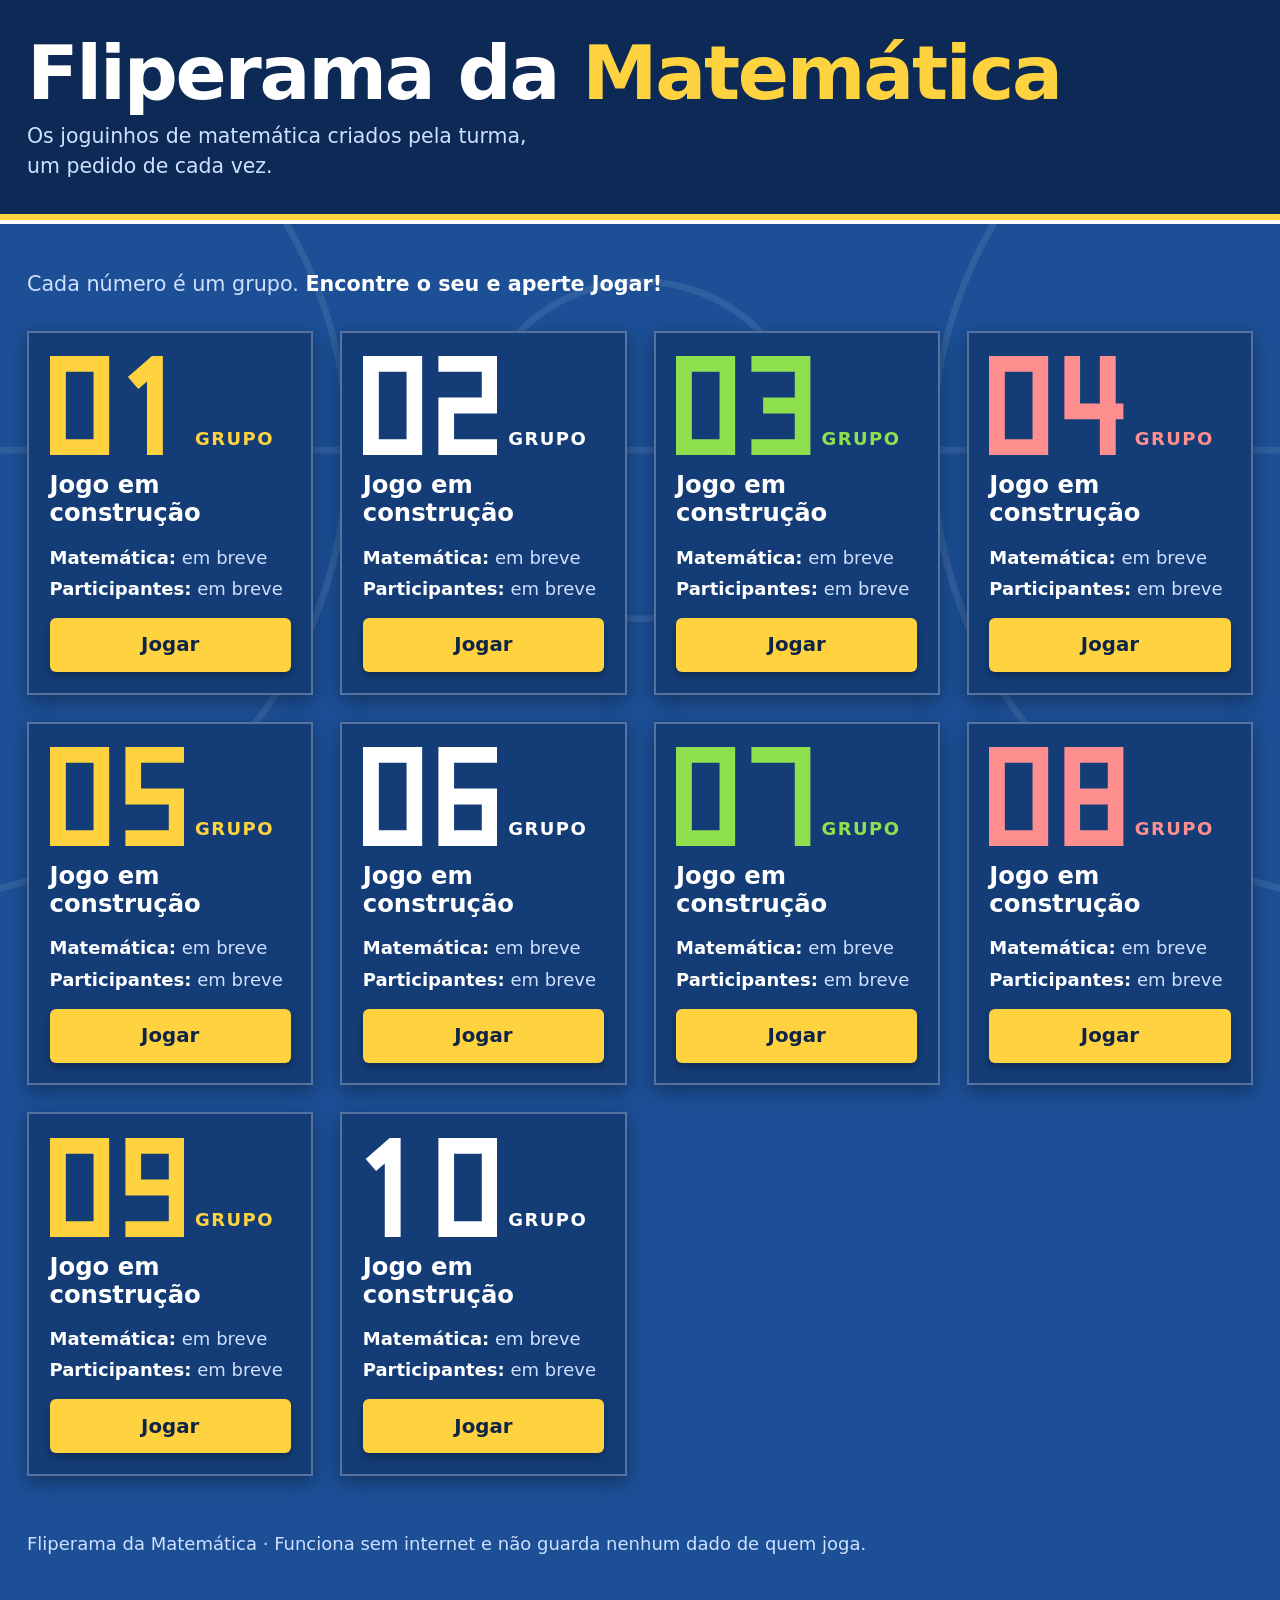
==== index.html @ 3d352a24 "Estrutura inicial do Fliperama da Matemática Página inicial com 10 cartões, estilo comum (quadra da " ====
<!DOCTYPE html>
<html lang="pt-BR">
<head>
  <meta charset="utf-8">
  <meta name="viewport" content="width=device-width, initial-scale=1">
  <title>Fliperama da Matemática</title>
  <link rel="stylesheet" href="estilo-comum.css">
  <style>
    /* ===== Estilo só da página inicial ===== */

    .inicio {
      max-width: var(--largura-max);
      margin: 0 auto;
      padding: 2.5rem var(--espaco) 1rem;
    }

    .inicio__dica {
      margin: 0 0 1.75rem;
      font-size: 1.15rem;
      color: var(--texto-claro-suave);
    }

    .inicio__dica strong {
      color: var(--texto-claro);
    }

    /* A quadra: um "campo" para cada grupo */
    .zonas {
      list-style: none;
      margin: 0;
      padding: 0;
      display: grid;
      grid-template-columns: repeat(auto-fill, minmax(min(100%, 13.5rem), 1fr));
      gap: 1.5rem;
    }

    .zona {
      position: relative;
      display: flex;
      flex-direction: column;
      gap: 0.9rem;
      padding: 1.4rem 1.25rem 1.25rem;
      background: var(--azul-garrafao);
      /* linha fina pintada, sempre visível */
      box-shadow: inset 0 0 0 2px rgb(255 255 255 / 0.28), var(--sombra);
    }

    /* Movimento especial: a linha da quadra se desenha em volta do cartão.
       Uma metade desenha em cima e à direita; a outra, embaixo e à esquerda. */
    .zona::before,
    .zona::after {
      content: "";
      position: absolute;
      width: 0;
      height: 0;
      border: 5px solid transparent;
      pointer-events: none;
    }

    .zona::before { top: 0; left: 0; }
    .zona::after { bottom: 0; right: 0; }

    .zona:hover::before,
    .zona:focus-within::before {
      width: 100%;
      height: 100%;
      border-top-color: var(--cor-linha);
      border-right-color: var(--cor-linha);
      transition: width 200ms ease-out, height 200ms ease-out 200ms;
    }

    .zona:hover::after,
    .zona:focus-within::after {
      width: 100%;
      height: 100%;
      border-bottom-color: var(--cor-linha);
      border-left-color: var(--cor-linha);
      transition: border-color 0s 400ms, width 200ms ease-out 400ms, height 200ms ease-out 600ms;
    }

    .zona__camisa {
      display: flex;
      align-items: flex-end;
      gap: 0.6rem;
    }

    .zona__palavra {
      font-weight: 800;
      font-size: 1rem;
      text-transform: uppercase;
      letter-spacing: 0.08em;
      color: var(--cor-linha);
      padding-bottom: 0.2rem;
    }

    .zona__titulo {
      font-size: 1.35rem;
      font-weight: 800;
    }

    .zona__info {
      margin: 0;
      display: grid;
      gap: 0.25rem;
      color: var(--texto-claro-suave);
    }

    .zona__info dt {
      display: inline;
      font-weight: 700;
      color: var(--texto-claro);
    }

    .zona__info dd {
      display: inline;
      margin: 0;
    }

    .zona__botao {
      margin-top: auto;
      width: 100%;
    }

    @media (max-width: 30rem) {
      .numero { height: 4.5rem; }
    }
  </style>
</head>
<body class="fundo-quadra">
  <!-- Desenho dos algarismos (usados nos números de camisa) -->
  <svg width="0" height="0" style="position:absolute" aria-hidden="true">
    <symbol id="d0" viewBox="0 0 60 100"><path d="M8 8 H52 V92 H8 Z"/></symbol>
    <symbol id="d1" viewBox="0 0 60 100"><path d="M14 22 L30 8 V92"/></symbol>
    <symbol id="d2" viewBox="0 0 60 100"><path d="M8 8 H52 V50 H8 V92 H52"/></symbol>
    <symbol id="d3" viewBox="0 0 60 100"><path d="M8 8 H52 V92 H8 M20 50 H52"/></symbol>
    <symbol id="d4" viewBox="0 0 60 100"><path d="M8 8 V56 H52 M44 8 V92"/></symbol>
    <symbol id="d5" viewBox="0 0 60 100"><path d="M52 8 H8 V50 H52 V92 H8"/></symbol>
    <symbol id="d6" viewBox="0 0 60 100"><path d="M52 8 H8 V92 H52 V50 H8"/></symbol>
    <symbol id="d7" viewBox="0 0 60 100"><path d="M8 8 H52 V92"/></symbol>
    <symbol id="d8" viewBox="0 0 60 100"><path d="M8 8 H52 V92 H8 Z M8 50 H52"/></symbol>
    <symbol id="d9" viewBox="0 0 60 100"><path d="M52 50 H8 V8 H52 V92 H8"/></symbol>
  </svg>

  <header class="cabecalho cabecalho--inicio">
    <div class="cabecalho__dentro">
      <h1 class="cabecalho__titulo">Fliperama da <span>Matemática</span></h1>
      <p class="cabecalho__descricao">Os joguinhos de matemática criados pela turma, um pedido de cada vez.</p>
    </div>
  </header>

  <main class="inicio">
    <p class="inicio__dica">Cada número é um grupo. <strong>Encontre o seu e aperte Jogar!</strong></p>

    <!--
      Os cartões abaixo vêm do arquivo grupos.md (preenchido pela professora).
      Enquanto o grupo não tem jogo, o cartão mostra "Jogo em construção".
    -->
    <ol class="zonas">
      <!-- Grupo 1 -->
      <li class="zona" style="--cor-linha: var(--amarelo)">
        <div class="zona__camisa">
          <svg class="numero" viewBox="0 0 136 100" role="img" aria-label="Grupo 1"><use href="#d0" x="0" width="60" height="100"/><use href="#d1" x="76" width="60" height="100"/></svg>
          <span class="zona__palavra" aria-hidden="true">Grupo</span>
        </div>
        <h2 class="zona__titulo">Jogo em construção</h2>
        <dl class="zona__info">
          <div><dt>Matemática:</dt> <dd>em breve</dd></div>
          <div><dt>Participantes:</dt> <dd>em breve</dd></div>
        </dl>
        <a class="botao zona__botao" href="jogos/grupo-01/index.html">Jogar<span class="so-leitor"> o jogo do Grupo 1</span></a>
      </li>
      <!-- Grupo 2 -->
      <li class="zona" style="--cor-linha: var(--branco)">
        <div class="zona__camisa">
          <svg class="numero" viewBox="0 0 136 100" role="img" aria-label="Grupo 2"><use href="#d0" x="0" width="60" height="100"/><use href="#d2" x="76" width="60" height="100"/></svg>
          <span class="zona__palavra" aria-hidden="true">Grupo</span>
        </div>
        <h2 class="zona__titulo">Jogo em construção</h2>
        <dl class="zona__info">
          <div><dt>Matemática:</dt> <dd>em breve</dd></div>
          <div><dt>Participantes:</dt> <dd>em breve</dd></div>
        </dl>
        <a class="botao zona__botao" href="jogos/grupo-02/index.html">Jogar<span class="so-leitor"> o jogo do Grupo 2</span></a>
      </li>
      <!-- Grupo 3 -->
      <li class="zona" style="--cor-linha: var(--verde)">
        <div class="zona__camisa">
          <svg class="numero" viewBox="0 0 136 100" role="img" aria-label="Grupo 3"><use href="#d0" x="0" width="60" height="100"/><use href="#d3" x="76" width="60" height="100"/></svg>
          <span class="zona__palavra" aria-hidden="true">Grupo</span>
        </div>
        <h2 class="zona__titulo">Jogo em construção</h2>
        <dl class="zona__info">
          <div><dt>Matemática:</dt> <dd>em breve</dd></div>
          <div><dt>Participantes:</dt> <dd>em breve</dd></div>
        </dl>
        <a class="botao zona__botao" href="jogos/grupo-03/index.html">Jogar<span class="so-leitor"> o jogo do Grupo 3</span></a>
      </li>
      <!-- Grupo 4 -->
      <li class="zona" style="--cor-linha: var(--vermelho)">
        <div class="zona__camisa">
          <svg class="numero" viewBox="0 0 136 100" role="img" aria-label="Grupo 4"><use href="#d0" x="0" width="60" height="100"/><use href="#d4" x="76" width="60" height="100"/></svg>
          <span class="zona__palavra" aria-hidden="true">Grupo</span>
        </div>
        <h2 class="zona__titulo">Jogo em construção</h2>
        <dl class="zona__info">
          <div><dt>Matemática:</dt> <dd>em breve</dd></div>
          <div><dt>Participantes:</dt> <dd>em breve</dd></div>
        </dl>
        <a class="botao zona__botao" href="jogos/grupo-04/index.html">Jogar<span class="so-leitor"> o jogo do Grupo 4</span></a>
      </li>
      <!-- Grupo 5 -->
      <li class="zona" style="--cor-linha: var(--amarelo)">
        <div class="zona__camisa">
          <svg class="numero" viewBox="0 0 136 100" role="img" aria-label="Grupo 5"><use href="#d0" x="0" width="60" height="100"/><use href="#d5" x="76" width="60" height="100"/></svg>
          <span class="zona__palavra" aria-hidden="true">Grupo</span>
        </div>
        <h2 class="zona__titulo">Jogo em construção</h2>
        <dl class="zona__info">
          <div><dt>Matemática:</dt> <dd>em breve</dd></div>
          <div><dt>Participantes:</dt> <dd>em breve</dd></div>
        </dl>
        <a class="botao zona__botao" href="jogos/grupo-05/index.html">Jogar<span class="so-leitor"> o jogo do Grupo 5</span></a>
      </li>
      <!-- Grupo 6 -->
      <li class="zona" style="--cor-linha: var(--branco)">
        <div class="zona__camisa">
          <svg class="numero" viewBox="0 0 136 100" role="img" aria-label="Grupo 6"><use href="#d0" x="0" width="60" height="100"/><use href="#d6" x="76" width="60" height="100"/></svg>
          <span class="zona__palavra" aria-hidden="true">Grupo</span>
        </div>
        <h2 class="zona__titulo">Jogo em construção</h2>
        <dl class="zona__info">
          <div><dt>Matemática:</dt> <dd>em breve</dd></div>
          <div><dt>Participantes:</dt> <dd>em breve</dd></div>
        </dl>
        <a class="botao zona__botao" href="jogos/grupo-06/index.html">Jogar<span class="so-leitor"> o jogo do Grupo 6</span></a>
      </li>
      <!-- Grupo 7 -->
      <li class="zona" style="--cor-linha: var(--verde)">
        <div class="zona__camisa">
          <svg class="numero" viewBox="0 0 136 100" role="img" aria-label="Grupo 7"><use href="#d0" x="0" width="60" height="100"/><use href="#d7" x="76" width="60" height="100"/></svg>
          <span class="zona__palavra" aria-hidden="true">Grupo</span>
        </div>
        <h2 class="zona__titulo">Jogo em construção</h2>
        <dl class="zona__info">
          <div><dt>Matemática:</dt> <dd>em breve</dd></div>
          <div><dt>Participantes:</dt> <dd>em breve</dd></div>
        </dl>
        <a class="botao zona__botao" href="jogos/grupo-07/index.html">Jogar<span class="so-leitor"> o jogo do Grupo 7</span></a>
      </li>
      <!-- Grupo 8 -->
      <li class="zona" style="--cor-linha: var(--vermelho)">
        <div class="zona__camisa">
          <svg class="numero" viewBox="0 0 136 100" role="img" aria-label="Grupo 8"><use href="#d0" x="0" width="60" height="100"/><use href="#d8" x="76" width="60" height="100"/></svg>
          <span class="zona__palavra" aria-hidden="true">Grupo</span>
        </div>
        <h2 class="zona__titulo">Jogo em construção</h2>
        <dl class="zona__info">
          <div><dt>Matemática:</dt> <dd>em breve</dd></div>
          <div><dt>Participantes:</dt> <dd>em breve</dd></div>
        </dl>
        <a class="botao zona__botao" href="jogos/grupo-08/index.html">Jogar<span class="so-leitor"> o jogo do Grupo 8</span></a>
      </li>
      <!-- Grupo 9 -->
      <li class="zona" style="--cor-linha: var(--amarelo)">
        <div class="zona__camisa">
          <svg class="numero" viewBox="0 0 136 100" role="img" aria-label="Grupo 9"><use href="#d0" x="0" width="60" height="100"/><use href="#d9" x="76" width="60" height="100"/></svg>
          <span class="zona__palavra" aria-hidden="true">Grupo</span>
        </div>
        <h2 class="zona__titulo">Jogo em construção</h2>
        <dl class="zona__info">
          <div><dt>Matemática:</dt> <dd>em breve</dd></div>
          <div><dt>Participantes:</dt> <dd>em breve</dd></div>
        </dl>
        <a class="botao zona__botao" href="jogos/grupo-09/index.html">Jogar<span class="so-leitor"> o jogo do Grupo 9</span></a>
      </li>
      <!-- Grupo 10 -->
      <li class="zona" style="--cor-linha: var(--branco)">
        <div class="zona__camisa">
          <svg class="numero" viewBox="0 0 136 100" role="img" aria-label="Grupo 10"><use href="#d1" x="0" width="60" height="100"/><use href="#d0" x="76" width="60" height="100"/></svg>
          <span class="zona__palavra" aria-hidden="true">Grupo</span>
        </div>
        <h2 class="zona__titulo">Jogo em construção</h2>
        <dl class="zona__info">
          <div><dt>Matemática:</dt> <dd>em breve</dd></div>
          <div><dt>Participantes:</dt> <dd>em breve</dd></div>
        </dl>
        <a class="botao zona__botao" href="jogos/grupo-10/index.html">Jogar<span class="so-leitor"> o jogo do Grupo 10</span></a>
      </li>
    </ol>
  </main>

  <footer class="rodape">
    <p>Fliperama da Matemática · Funciona sem internet e não guarda nenhum dado de quem joga.</p>
  </footer>
</body>
</html>
---- estilo-comum.css ----
/* =========================================================
   FLIPERAMA DA MATEMÁTICA — estilo comum
   Visual compartilhado por TODAS as páginas: a quadra da escola.
   O piso é azul, as bordas são linhas pintadas e cada grupo
   tem um número grande, como numa camisa de time.

   Os jogos usam estas classes e cores. Cores diferentes pedidas
   por um grupo ficam só DENTRO do jogo (peças, desenhos, cenário).
   ========================================================= */

/* ---------- 1. Cores (a tinta da quadra) ---------- */
:root {
  /* Piso */
  --azul-quadra: #1c4f96;      /* fundo da página */
  --azul-garrafao: #143d78;    /* cartões (como o garrafão pintado) */
  --azul-noite: #0c2a55;       /* cabeçalho */

  /* Linhas pintadas */
  --amarelo: #ffd23f;
  --branco: #ffffff;
  --verde: #8fe04f;
  --vermelho: #ff8f8f;

  /* Cor reservada SÓ para avisar novidade ("Novidade!") */
  --laranja-novidade: #ff8a1f;

  /* Textos */
  --texto-claro: #ffffff;
  --texto-claro-suave: #cfe0ff;  /* texto secundário sobre o azul */
  --texto-escuro: #0f2547;

  /* Área clara onde o jogo acontece */
  --piso-claro: #eef4fd;
  --linha-piso-claro: #b9cdea;

  /* Mensagens de acerto e erro (sempre com palavras também!) */
  --acerto-fundo: #e2f6d3;
  --acerto-linha: #3d8f12;
  --acerto-texto: #1b4604;
  --erro-fundo: #ffe3e3;
  --erro-linha: #d62828;
  --erro-texto: #7a0d0d;

  /* Letras: fontes que já vêm no computador e no celular (funcionam sem internet) */
  --fonte: system-ui, -apple-system, "Segoe UI", Roboto, "Helvetica Neue", Arial, sans-serif;

  /* Medidas */
  --largura-max: 76rem;
  --espaco: 1.5rem;
  --canto: 6px;
  --sombra: 0 6px 18px rgb(0 0 0 / 0.35);
}

/* ---------- 2. Base ---------- */
*,
*::before,
*::after {
  box-sizing: border-box;
}

html {
  font-size: 112.5%; /* 18px: o menor texto do site */
  -webkit-text-size-adjust: 100%;
  scrollbar-color: var(--amarelo) var(--azul-noite);
}

body {
  margin: 0;
  min-height: 100vh;
  font-family: var(--fonte);
  font-size: 1rem;
  line-height: 1.5;
  color: var(--texto-claro);
  background-color: var(--azul-quadra);
}

/* Linhas da quadra pintadas no fundo (círculo central e linha do meio) */
.fundo-quadra {
  background-image:
    url("data:image/svg+xml,%3Csvg xmlns='http://www.w3.org/2000/svg' viewBox='0 0 1200 800' preserveAspectRatio='xMidYMid slice'%3E%3Cg fill='none' stroke='%23ffffff' stroke-opacity='0.09' stroke-width='6'%3E%3Cline x1='0' y1='400' x2='1200' y2='400'/%3E%3Ccircle cx='600' cy='400' r='150'/%3E%3Cpath d='M-60 0 A 330 330 0 0 1 -60 800'/%3E%3Cpath d='M1260 0 A 330 330 0 0 0 1260 800'/%3E%3C/g%3E%3C/svg%3E");
  background-size: cover;
  background-attachment: fixed;
  background-position: center;
}

::selection {
  background: var(--amarelo);
  color: var(--texto-escuro);
}

img,
svg {
  display: block;
  max-width: 100%;
}

a {
  color: inherit;
  text-underline-offset: 0.2em;
}

/* Contorno de foco (quem usa o teclado vê onde está) */
:focus-visible {
  outline: 4px solid var(--amarelo);
  outline-offset: 3px;
}

h1,
h2,
h3 {
  line-height: 1.15;
  text-wrap: balance;
  margin: 0;
}

/* Texto só para leitores de tela */
.so-leitor {
  position: absolute;
  width: 1px;
  height: 1px;
  overflow: hidden;
  clip-path: inset(50%);
  white-space: nowrap;
}

/* ---------- 3. Cabeçalho (igual em todas as páginas) ---------- */
.cabecalho {
  background: var(--azul-noite);
  /* linha amarela pintada embaixo, com uma faixinha branca */
  border-bottom: 6px solid var(--amarelo);
  box-shadow: 0 4px 0 var(--branco);
  margin-bottom: 4px;
}

.cabecalho__dentro {
  max-width: var(--largura-max);
  margin: 0 auto;
  padding: 1rem var(--espaco);
  display: grid;
  grid-template-columns: auto 1fr auto;
  align-items: center;
  gap: 1rem 1.5rem;
  min-height: 5.5rem;
}

.cabecalho__titulo {
  font-size: clamp(1.35rem, 2.6vw, 1.9rem);
  font-weight: 800;
  letter-spacing: -0.01em;
}

.cabecalho__grupo {
  margin: 0;
  font-weight: 700;
  color: var(--texto-claro-suave);
  white-space: nowrap;
}

.cabecalho__grupo strong {
  color: var(--amarelo);
}

/* Cabeçalho da página inicial: nome do site bem grande */
.cabecalho--inicio .cabecalho__dentro {
  grid-template-columns: 1fr;
  padding-block: 2rem 1.75rem;
  gap: 0.5rem;
}

.cabecalho--inicio .cabecalho__titulo {
  font-size: clamp(2.2rem, 6vw, 4.2rem);
  font-weight: 900;
  letter-spacing: -0.03em;
  line-height: 1;
}

.cabecalho--inicio .cabecalho__titulo span {
  color: var(--amarelo);
}

.cabecalho__descricao {
  margin: 0;
  max-width: 40ch;
  font-size: clamp(1rem, 1.6vw, 1.2rem);
  color: var(--texto-claro-suave);
}

/* No celular, o cabeçalho dos jogos vira uma coluna */
@media (max-width: 44rem) {
  .cabecalho__dentro {
    grid-template-columns: 1fr;
    justify-items: start;
    gap: 0.6rem;
  }
}

/* ---------- 4. Botões ---------- */
.botao {
  display: inline-flex;
  align-items: center;
  justify-content: center;
  gap: 0.5rem;
  min-height: 3rem;
  padding: 0.6rem 1.4rem;
  border: 0;
  border-radius: var(--canto);
  font: inherit;
  font-weight: 800;
  font-size: 1.1rem;
  text-decoration: none;
  cursor: pointer;
  background: var(--amarelo);
  color: var(--texto-escuro);
  box-shadow: 0 4px 10px rgb(0 0 0 / 0.3);
  transition: transform 160ms cubic-bezier(0.16, 1, 0.3, 1),
    box-shadow 160ms cubic-bezier(0.16, 1, 0.3, 1);
}

.botao:hover {
  transform: translateY(-2px);
  box-shadow: 0 8px 18px rgb(0 0 0 / 0.35);
}

.botao:active {
  transform: translateY(1px);
  box-shadow: 0 2px 6px rgb(0 0 0 / 0.3);
}

.botao:disabled,
.botao[aria-disabled="true"] {
  opacity: 0.5;
  cursor: not-allowed;
  transform: none;
}

/* Botão "← Voltar ao início": contorno branco, como uma linha da quadra */
.botao--voltar {
  background: transparent;
  color: var(--texto-claro);
  box-shadow: inset 0 0 0 3px var(--branco);
  font-size: 1rem;
  white-space: nowrap;
}

.botao--voltar:hover {
  background: var(--branco);
  color: var(--texto-escuro);
  box-shadow: 0 6px 14px rgb(0 0 0 / 0.35);
}

/* Botão secundário (para usar dentro da área clara do jogo) */
.botao--secundario {
  background: var(--branco);
  color: var(--texto-escuro);
  box-shadow: inset 0 0 0 3px var(--texto-escuro);
}

/* ---------- 5. Número de camisa (desenhado em SVG) ---------- */
.numero {
  height: 5.5rem;
  width: auto;
  fill: none;
  stroke: var(--cor-linha, var(--amarelo));
  stroke-width: 16;
  stroke-linejoin: miter;
  stroke-linecap: square;
}

/* ---------- 6. Área do jogo (o jogo ocupa a tela embaixo do cabeçalho) ---------- */
.pagina-jogo {
  max-width: var(--largura-max);
  margin: 0 auto;
  padding: var(--espaco);
}

.area-jogo {
  background: var(--piso-claro);
  color: var(--texto-escuro);
  border-radius: var(--canto);
  /* linha branca pintada em volta */
  outline: 4px solid var(--branco);
  outline-offset: 6px;
  padding: clamp(1.25rem, 4vw, 2.5rem);
  box-shadow: var(--sombra);
  min-height: calc(100vh - 12rem);
}

.area-jogo :focus-visible {
  outline-color: var(--texto-escuro);
}

.area-jogo ::selection {
  background: var(--texto-escuro);
  color: var(--amarelo);
}

/* ---------- 7. Mensagens de acerto e erro ---------- */
/* Use sempre com palavras: "Acertou!" ou "Tente de novo". */
.mensagem {
  margin: 1rem 0;
  padding: 0.9rem 1.2rem;
  border-radius: var(--canto);
  border: 3px solid;
  font-size: 1.25rem;
  font-weight: 800;
}

.mensagem--acerto {
  background: var(--acerto-fundo);
  border-color: var(--acerto-linha);
  color: var(--acerto-texto);
}

.mensagem--erro {
  background: var(--erro-fundo);
  border-color: var(--erro-linha);
  color: var(--erro-texto);
}

/* ---------- 8. Placar (como o da quadra) ---------- */
.placar {
  display: inline-flex;
  align-items: center;
  gap: 0.75rem;
  padding: 0.5rem 1rem;
  background: var(--azul-noite);
  color: var(--texto-claro);
  border-radius: var(--canto);
  font-weight: 700;
}

.placar__valor {
  min-width: 2.5ch;
  padding: 0.1rem 0.5rem;
  background: #06152c;
  color: var(--amarelo);
  font-size: 1.8rem;
  font-weight: 900;
  font-variant-numeric: tabular-nums;
  text-align: center;
  border-radius: 4px;
}

/* ---------- 9. Selo "Novidade!" (única coisa que usa laranja) ---------- */
.selo-novidade {
  display: inline-block;
  padding: 0.15rem 0.6rem;
  background: var(--laranja-novidade);
  color: var(--texto-escuro);
  font-weight: 800;
  border-radius: 4px;
}

/* ---------- 10. Rodapé ---------- */
.rodape {
  max-width: var(--largura-max);
  margin: 0 auto;
  padding: 2rem var(--espaco) 2.5rem;
  color: var(--texto-claro-suave);
}

.rodape p {
  margin: 0;
}

/* Quem prefere menos movimento: sem animações */
@media (prefers-reduced-motion: reduce) {
  *,
  *::before,
  *::after {
    transition-duration: 0.01ms !important;
    animation-duration: 0.01ms !important;
  }
}
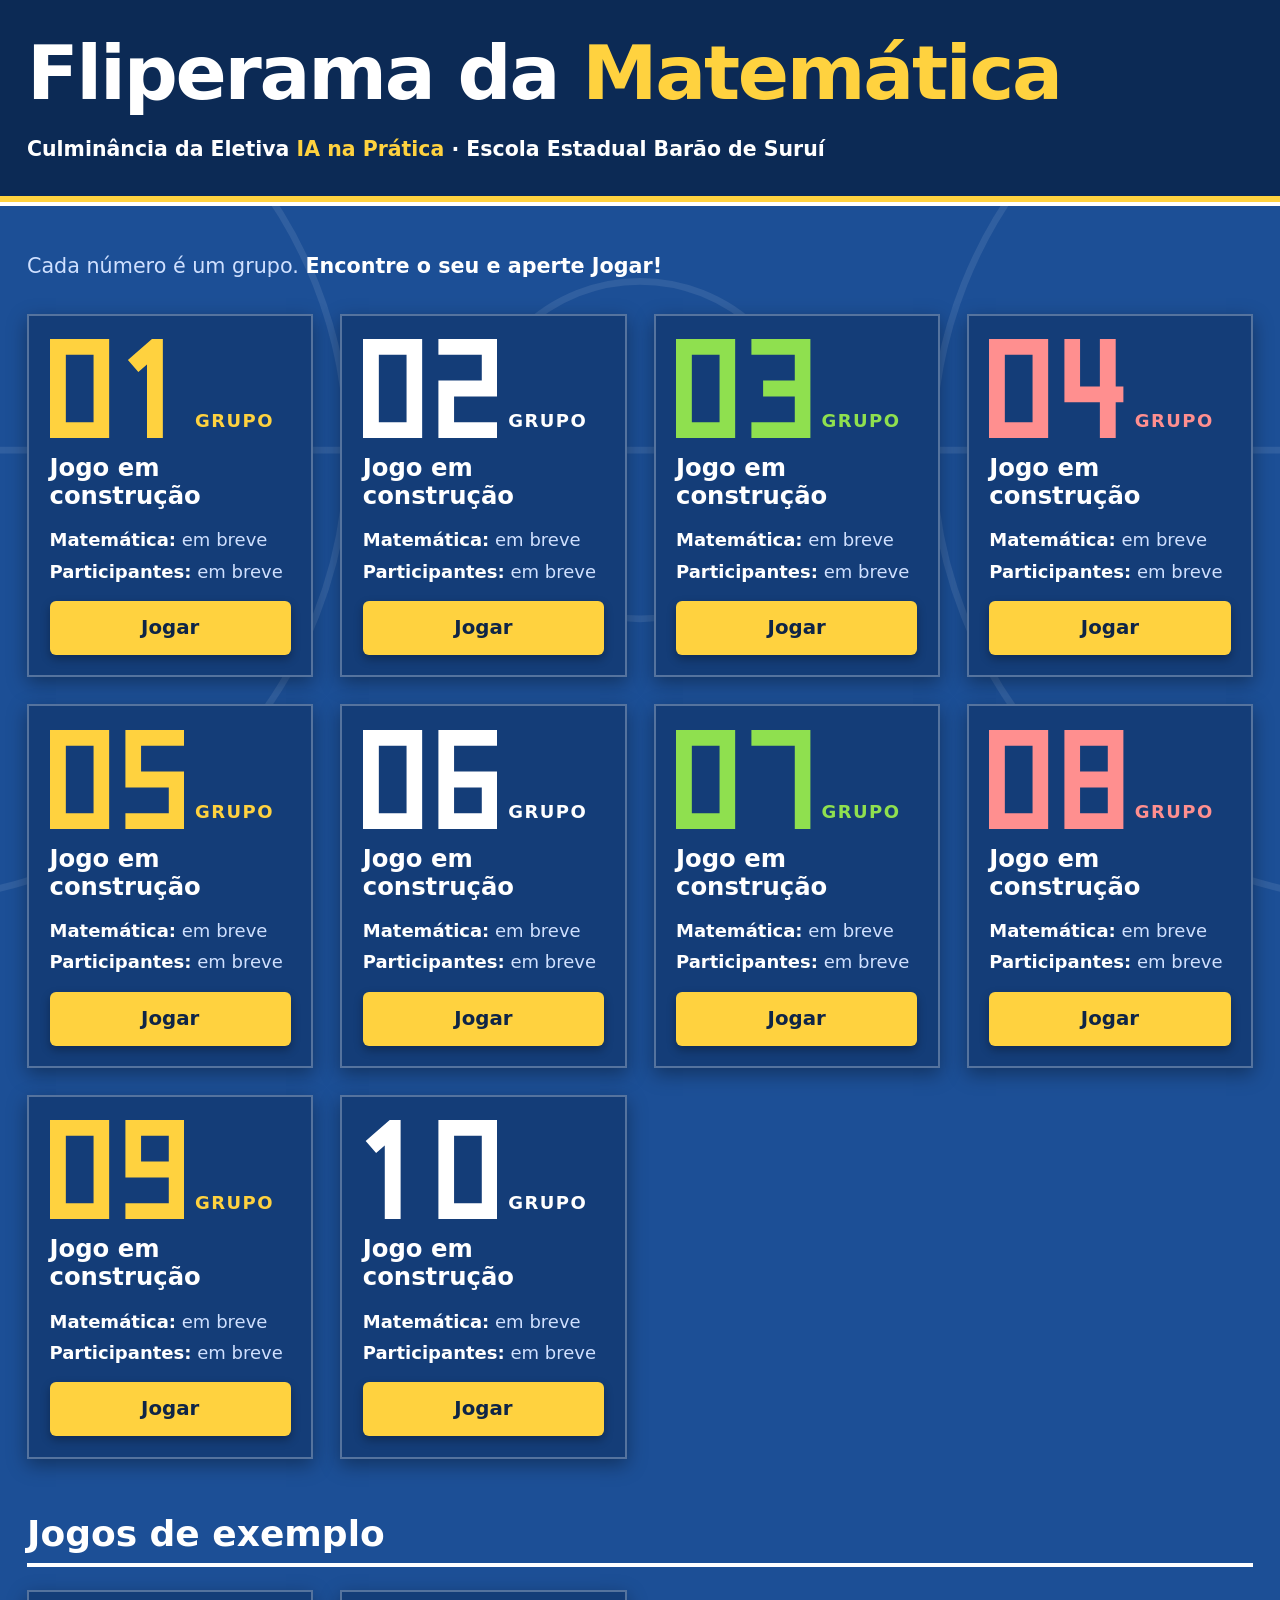
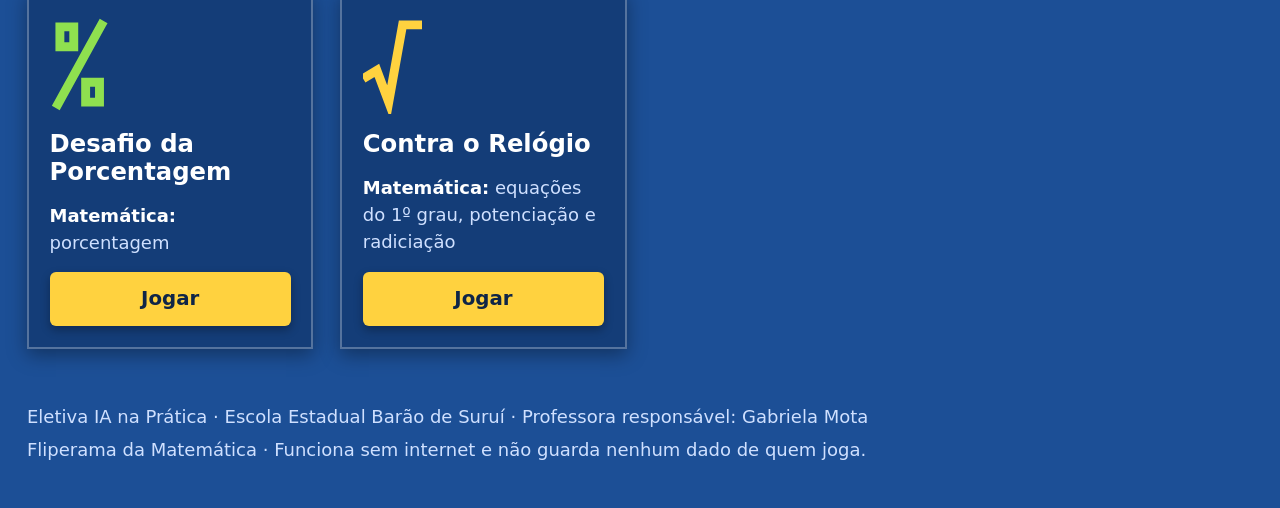
==== commit daeccc28: "Página inicial: culminância, jogos de exemplo e noindex - Linha da culminância da Eletiva IA na Prát" ====
--- a/index.html
+++ b/index.html
@@ -3,10 +3,42 @@
 <head>
   <meta charset="utf-8">
   <meta name="viewport" content="width=device-width, initial-scale=1">
+  <!-- Pede aos sites de busca (Google etc.) para não listar esta página -->
+  <meta name="robots" content="noindex, nofollow">
   <title>Fliperama da Matemática</title>
   <link rel="stylesheet" href="estilo-comum.css">
   <style>
     /* ===== Estilo só da página inicial ===== */
+
+    /* Linha do evento no cabeçalho */
+    .cabecalho__evento {
+      margin: 0.75rem 0 0;
+      font-size: clamp(1rem, 1.6vw, 1.15rem);
+      font-weight: 600;
+      color: var(--texto-claro);
+    }
+
+    .cabecalho__evento strong {
+      color: var(--amarelo);
+    }
+
+    /* Título da parte "Jogos de exemplo" */
+    .inicio__secao {
+      margin: 3rem 0 1.25rem;
+      font-size: clamp(1.5rem, 3vw, 2rem);
+      font-weight: 900;
+      padding-bottom: 0.5rem;
+      border-bottom: 4px solid var(--branco);
+    }
+
+    /* Símbolos dos jogos de exemplo: traço mais fino que os números */
+    .simbolo {
+      stroke-width: 9;
+    }
+
+    .rodape p + p {
+      margin-top: 0.35rem;
+    }
 
     .inicio {
       max-width: var(--largura-max);
@@ -144,7 +176,8 @@
   <header class="cabecalho cabecalho--inicio">
     <div class="cabecalho__dentro">
       <h1 class="cabecalho__titulo">Fliperama da <span>Matemática</span></h1>
-      <p class="cabecalho__descricao">Os joguinhos de matemática criados pela turma, um pedido de cada vez.</p>
+      <!-- Evento e escola (pedido da professora) -->
+      <p class="cabecalho__evento">Culminância da Eletiva <strong>IA na Prática</strong> · Escola Estadual Barão de Suruí</p>
     </div>
   </header>
 
@@ -287,9 +320,39 @@
         <a class="botao zona__botao" href="jogos/grupo-10/index.html">Jogar<span class="so-leitor"> o jogo do Grupo 10</span></a>
       </li>
     </ol>
+
+    <!-- Jogos de exemplo: não são de nenhum grupo -->
+    <h2 class="inicio__secao">Jogos de exemplo</h2>
+    <ul class="zonas">
+      <!-- Exemplo 1: porcentagem -->
+      <li class="zona" style="--cor-linha: var(--verde)">
+        <div class="zona__camisa">
+          <!-- Símbolo de porcentagem desenhado em SVG -->
+          <svg class="numero simbolo" viewBox="0 0 60 100" aria-hidden="true"><path d="M10 12 H24 V32 H10 Z M36 68 H50 V88 H36 Z M52 10 L8 90"/></svg>
+        </div>
+        <h3 class="zona__titulo">Desafio da Porcentagem</h3>
+        <dl class="zona__info">
+          <div><dt>Matemática:</dt> <dd>porcentagem</dd></div>
+        </dl>
+        <a class="botao zona__botao" href="jogos/exemplo/index.html">Jogar<span class="so-leitor"> o Desafio da Porcentagem</span></a>
+      </li>
+      <!-- Exemplo 2: equações, potências e raízes -->
+      <li class="zona" style="--cor-linha: var(--amarelo)">
+        <div class="zona__camisa">
+          <!-- Sinal de raiz desenhado em SVG -->
+          <svg class="numero simbolo" viewBox="0 0 60 100" aria-hidden="true"><path d="M4 62 L14 56 L26 88 L40 10 H58"/></svg>
+        </div>
+        <h3 class="zona__titulo">Contra o Relógio</h3>
+        <dl class="zona__info">
+          <div><dt>Matemática:</dt> <dd>equações do 1º grau, potenciação e radiciação</dd></div>
+        </dl>
+        <a class="botao zona__botao" href="jogos/exemplo-2/index.html">Jogar<span class="so-leitor"> o Contra o Relógio</span></a>
+      </li>
+    </ul>
   </main>
 
   <footer class="rodape">
+    <p>Eletiva IA na Prática · Escola Estadual Barão de Suruí · Professora responsável: Gabriela Mota</p>
     <p>Fliperama da Matemática · Funciona sem internet e não guarda nenhum dado de quem joga.</p>
   </footer>
 </body>
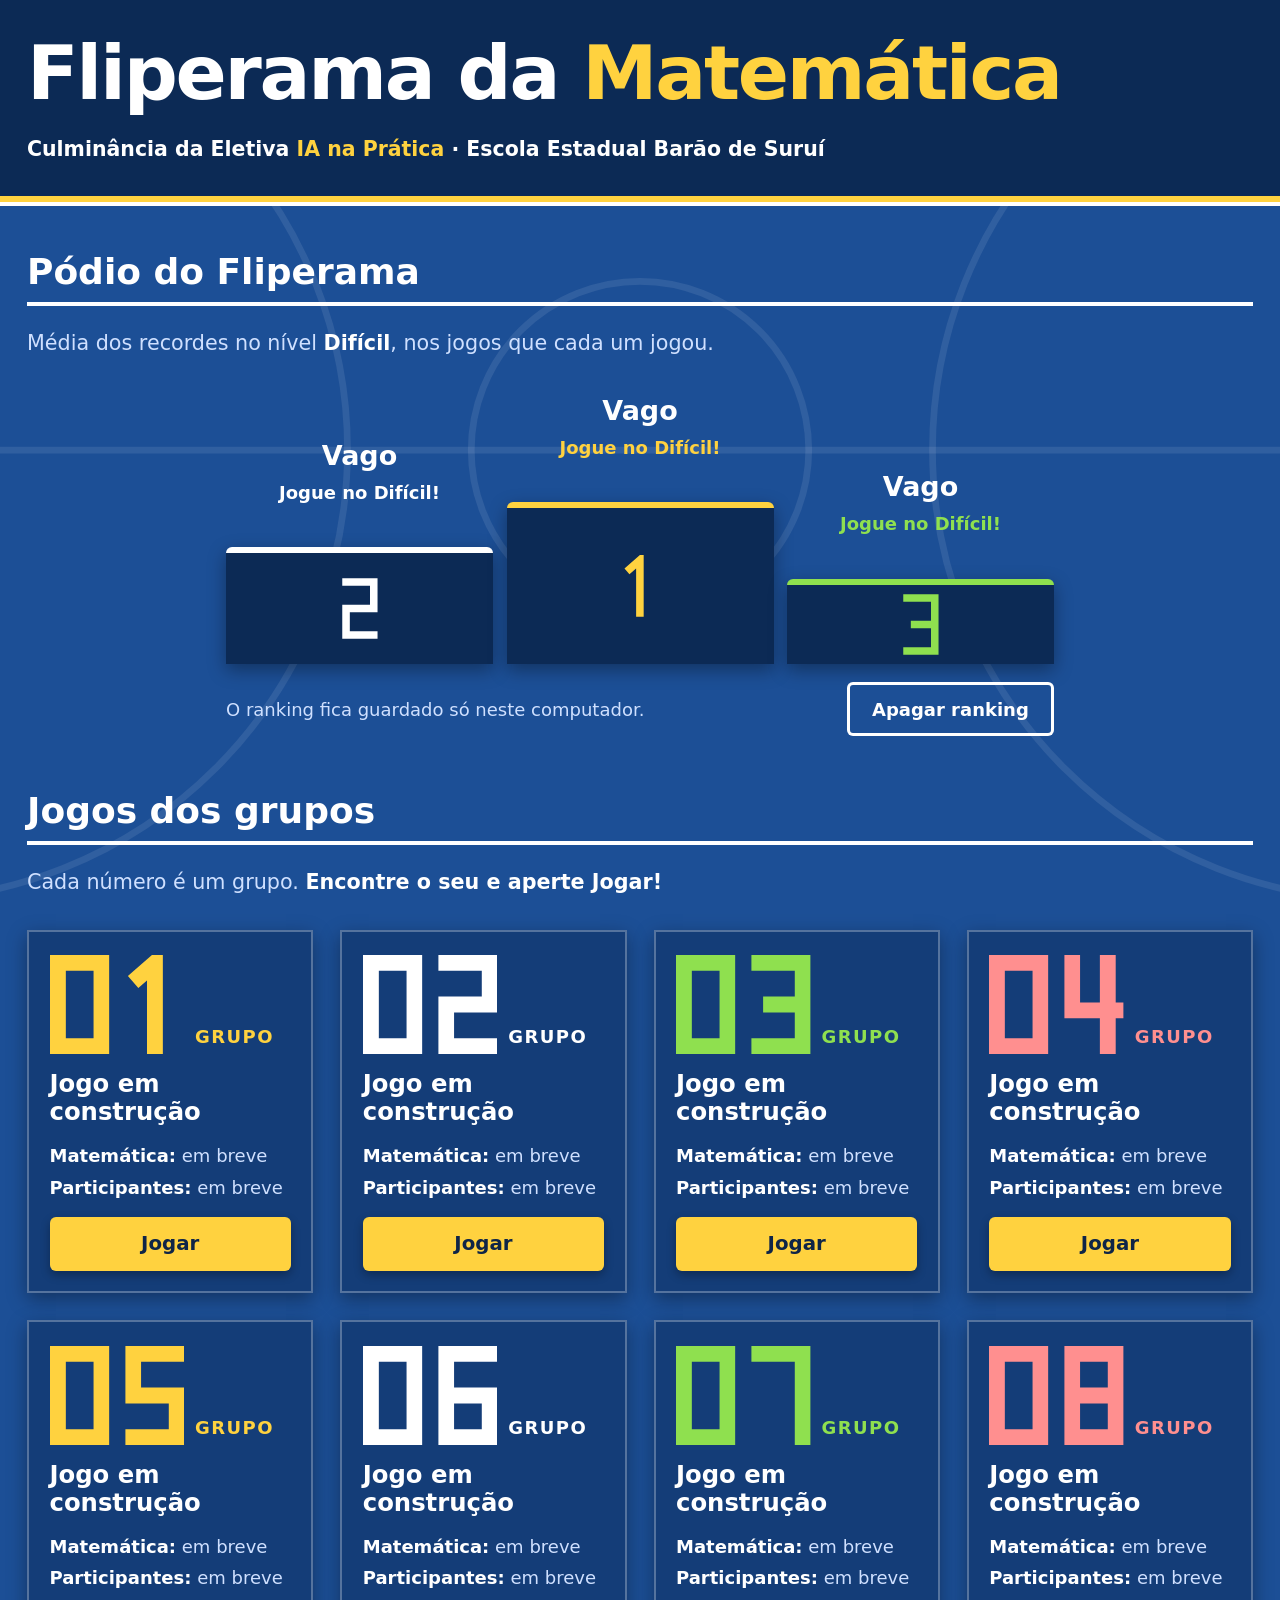
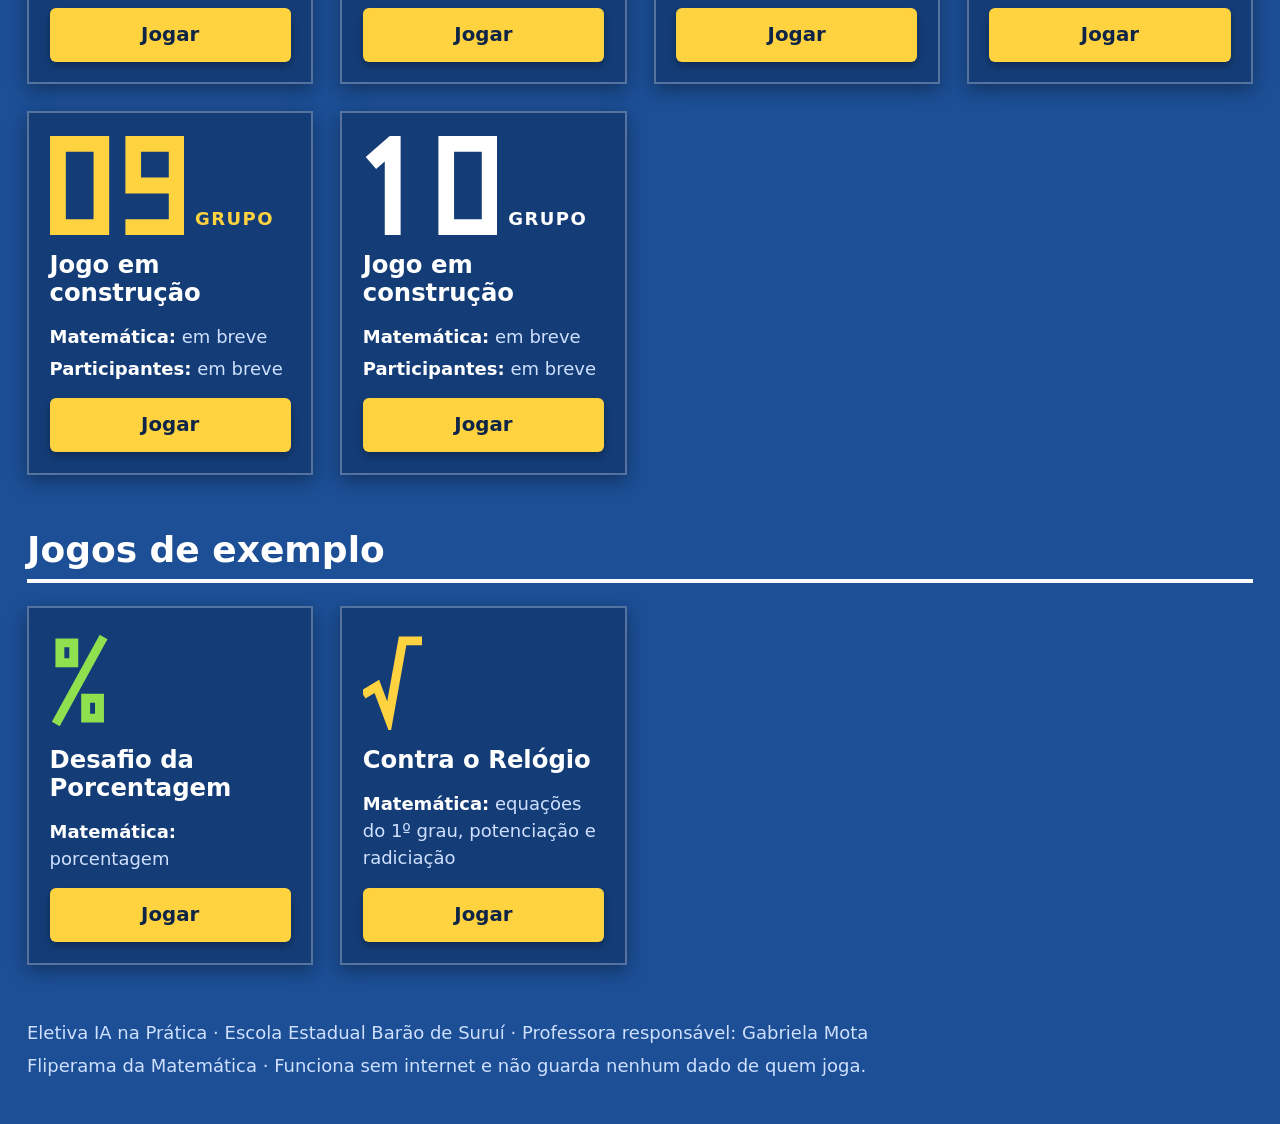
==== commit e8d53510: "Ranking guardado só no computador e pódio na página inicial - ranking-comum.js: recordes por jogo e " ====
--- a/index.html
+++ b/index.html
@@ -29,6 +29,113 @@
       font-weight: 900;
       padding-bottom: 0.5rem;
       border-bottom: 4px solid var(--branco);
+    }
+
+    .inicio__secao--primeira {
+      margin-top: 0;
+    }
+
+    /* ===== Pódio ===== */
+    .podio {
+      list-style: none;
+      margin: 0 auto;
+      padding: 0;
+      max-width: 46rem;
+      display: grid;
+      grid-template-columns: repeat(3, minmax(0, 1fr));
+      align-items: end;
+      gap: 0.75rem;
+    }
+
+    /* 2º à esquerda, 1º no meio, 3º à direita */
+    .degrau--1 { order: 2; }
+    .degrau--2 { order: 1; }
+    .degrau--3 { order: 3; }
+
+    .degrau {
+      display: flex;
+      flex-direction: column;
+      align-items: center;
+      gap: 0.15rem;
+      text-align: center;
+      min-width: 0;
+    }
+
+    .degrau__nick {
+      max-width: 100%;
+      font-size: clamp(1.1rem, 2.6vw, 1.5rem);
+      font-weight: 900;
+      overflow-wrap: anywhere;
+    }
+
+    .degrau__pontos {
+      color: var(--cor-linha);
+      font-weight: 800;
+    }
+
+    .degrau__jogos {
+      min-height: 1.5em;
+      font-size: 1rem;
+      color: var(--texto-claro-suave);
+    }
+
+    .degrau__bloco {
+      width: 100%;
+      margin-top: 0.5rem;
+      display: grid;
+      place-items: center;
+      background: var(--azul-noite);
+      border-top: 6px solid var(--cor-linha);
+      border-radius: var(--canto) var(--canto) 0 0;
+      box-shadow: var(--sombra);
+    }
+
+    .degrau__bloco .numero {
+      height: 3.5rem;
+      stroke-width: 12;
+    }
+
+    .degrau--1 .degrau__bloco { height: 9rem; }
+    .degrau--2 .degrau__bloco { height: 6.5rem; }
+    .degrau--3 .degrau__bloco { height: 4.75rem; }
+
+    /* Do 4º ao 10º */
+    .podio-lista {
+      max-width: 46rem;
+      margin: 1.25rem auto 0;
+      padding: 0.75rem 1.25rem 0.75rem 3rem;
+      background: var(--azul-garrafao);
+      border-radius: var(--canto);
+      box-shadow: inset 0 0 0 2px rgb(255 255 255 / 0.28);
+      color: var(--texto-claro-suave);
+    }
+
+    .podio-lista li {
+      padding: 0.3rem 0;
+    }
+
+    .podio-lista li::marker {
+      color: var(--amarelo);
+      font-weight: 800;
+    }
+
+    .podio-lista strong {
+      color: var(--texto-claro);
+    }
+
+    .podio-rodape {
+      max-width: 46rem;
+      margin: 1rem auto 0;
+      display: flex;
+      flex-wrap: wrap;
+      gap: 0.75rem 1rem;
+      align-items: center;
+      justify-content: space-between;
+      color: var(--texto-claro-suave);
+    }
+
+    .podio-rodape p {
+      margin: 0;
     }
 
     /* Símbolos dos jogos de exemplo: traço mais fino que os números */
@@ -182,6 +289,20 @@
   </header>
 
   <main class="inicio">
+
+    <!-- Pódio: média dos recordes no nível Difícil (guardado só neste computador) -->
+    <section aria-labelledby="tituloPodio">
+      <h2 class="inicio__secao inicio__secao--primeira" id="tituloPodio">Pódio do Fliperama</h2>
+      <p class="inicio__dica">Média dos recordes no nível <strong>Difícil</strong>, nos jogos que cada um jogou.</p>
+      <ol class="podio" id="podio"></ol>
+      <ol class="podio-lista" id="podioLista" start="4"></ol>
+      <div class="podio-rodape">
+        <p>O ranking fica guardado só neste computador.</p>
+        <button class="botao botao--voltar" id="apagarRanking">Apagar ranking</button>
+      </div>
+    </section>
+
+    <h2 class="inicio__secao">Jogos dos grupos</h2>
     <p class="inicio__dica">Cada número é um grupo. <strong>Encontre o seu e aperte Jogar!</strong></p>
 
     <!--
@@ -355,5 +476,68 @@
     <p>Eletiva IA na Prática · Escola Estadual Barão de Suruí · Professora responsável: Gabriela Mota</p>
     <p>Fliperama da Matemática · Funciona sem internet e não guarda nenhum dado de quem joga.</p>
   </footer>
+  <!-- Ranking guardado só neste computador -->
+  <script src="ranking-comum.js"></script>
+  <script>
+    // ===== Pódio do Fliperama =====
+    const CORES_DO_PODIO = ["amarelo", "branco", "verde"]; // 1º, 2º e 3º lugar
+
+    function desenharPodio() {
+      const lista = Ranking.podio("dificil", 10);
+      const podio = document.getElementById("podio");
+      const resto = document.getElementById("podioLista");
+      podio.innerHTML = "";
+      resto.innerHTML = "";
+
+      // Os 3 degraus (mesmo vazios, para mostrar o pódio)
+      for (let i = 0; i < 3; i++) {
+        const aluno = lista[i];
+        const degrau = document.createElement("li");
+        degrau.className = `degrau degrau--${i + 1}`;
+        degrau.style.setProperty("--cor-linha", `var(--${CORES_DO_PODIO[i]})`);
+
+        const nome = document.createElement("span");
+        nome.className = "degrau__nick";
+        nome.textContent = aluno ? aluno.nick : "Vago";
+        const pontos = document.createElement("span");
+        pontos.className = "degrau__pontos";
+        pontos.textContent = aluno ? `${aluno.media} pontos` : "Jogue no Difícil!";
+        const jogos = document.createElement("span");
+        jogos.className = "degrau__jogos";
+        jogos.textContent = aluno ? `média de ${aluno.jogos} ${aluno.jogos === 1 ? "jogo" : "jogos"}` : "";
+
+        // Bloco do pódio com o número desenhado
+        const bloco = document.createElement("div");
+        bloco.className = "degrau__bloco";
+        bloco.innerHTML =
+          `<svg class="numero" viewBox="0 0 60 100" role="img" aria-label="${i + 1}º lugar"><use href="#d${i + 1}" width="60" height="100"/></svg>`;
+
+        degrau.append(nome, pontos, jogos, bloco);
+        podio.appendChild(degrau);
+      }
+
+      // Do 4º ao 10º lugar
+      lista.slice(3).forEach((aluno) => {
+        const item = document.createElement("li");
+        const nome = document.createElement("strong");
+        nome.textContent = aluno.nick;
+        item.append(nome, ` · ${aluno.media} pontos · média de ${aluno.jogos} ${aluno.jogos === 1 ? "jogo" : "jogos"}`);
+        resto.appendChild(item);
+      });
+      resto.hidden = lista.length <= 3;
+    }
+
+    // Apagar o ranking: pede para digitar APAGAR, para ninguém apagar sem querer
+    document.getElementById("apagarRanking").addEventListener("click", () => {
+      const resposta = prompt("Isso apaga o ranking de TODOS os jogos neste computador. Para confirmar, digite APAGAR:");
+      if (resposta && resposta.trim().toUpperCase() === "APAGAR") {
+        Ranking.apagarTudo();
+        desenharPodio();
+        alert("Pronto! O ranking deste computador foi apagado.");
+      }
+    });
+
+    desenharPodio();
+  </script>
 </body>
 </html>
--- a/estilo-comum.css
+++ b/estilo-comum.css
@@ -351,6 +351,243 @@
   border-radius: 4px;
 }
 
+/* ---------- 9b. Escolha do nível (Fácil, Médio, Difícil) ---------- */
+/* Use dentro da área clara do jogo. Cada nível tem uma faixa de cor
+   (verde, amarelo, vermelho) e barrinhas: 1 cheia = Fácil, 2 = Médio, 3 = Difícil.
+   Exemplo:
+   <button class="nivel nivel--facil" data-nivel="facil">
+     <span class="nivel__barras" aria-hidden="true"><span class="cheia"></span><span></span><span></span></span>
+     <span class="nivel__nome">Fácil</span>
+     <span class="nivel__descricao">O que muda neste nível.</span>
+   </button> */
+.niveis {
+  display: grid;
+  grid-template-columns: repeat(3, minmax(0, 1fr));
+  gap: 1.25rem;
+  width: 100%;
+  max-width: 50rem;
+  margin-inline: auto;
+}
+
+.nivel {
+  --cor-nivel: var(--amarelo);
+  display: flex;
+  flex-direction: column;
+  align-items: center;
+  gap: 0.6rem;
+  padding: 1.5rem 1.25rem 1.6rem;
+  border: 0;
+  border-top: 12px solid var(--cor-nivel);
+  border-radius: var(--canto);
+  background: var(--branco);
+  color: var(--texto-escuro);
+  font: inherit;
+  text-align: center;
+  cursor: pointer;
+  box-shadow: 0 6px 16px rgb(0 0 0 / 0.14);
+  transition: transform 180ms cubic-bezier(0.16, 1, 0.3, 1),
+    box-shadow 180ms cubic-bezier(0.16, 1, 0.3, 1);
+}
+
+.nivel--facil { --cor-nivel: var(--acerto-linha); }
+.nivel--medio { --cor-nivel: var(--amarelo); }
+.nivel--dificil { --cor-nivel: var(--erro-linha); }
+
+.nivel:hover {
+  transform: translateY(-4px);
+  box-shadow: 0 12px 24px rgb(0 0 0 / 0.2);
+}
+
+.nivel:active {
+  transform: translateY(0);
+}
+
+.nivel__nome {
+  font-size: 1.7rem;
+  font-weight: 900;
+  line-height: 1.1;
+}
+
+.nivel__descricao {
+  font-size: 1rem;
+  line-height: 1.4;
+  max-width: 16rem;
+}
+
+/* Barrinhas de dificuldade */
+.nivel__barras {
+  display: flex;
+  align-items: flex-end;
+  gap: 5px;
+  height: 2rem;
+}
+
+.nivel__barras span {
+  width: 0.85rem;
+  border-radius: 3px;
+  box-shadow: inset 0 0 0 2px var(--azul-noite);
+}
+
+.nivel__barras span:nth-child(1) { height: 40%; }
+.nivel__barras span:nth-child(2) { height: 70%; }
+.nivel__barras span:nth-child(3) { height: 100%; }
+
+.nivel__barras span.cheia {
+  background: var(--azul-noite);
+}
+
+/* Regras de pontuação, em uma linha abaixo dos níveis */
+.regras {
+  margin: 0;
+  font-size: 1rem;
+  font-weight: 600;
+}
+
+/* No celular: um nível embaixo do outro, em formato de faixa */
+@media (max-width: 40rem) {
+  .niveis {
+    grid-template-columns: 1fr;
+    gap: 0.9rem;
+  }
+  .nivel {
+    display: grid;
+    grid-template-columns: auto 1fr;
+    grid-template-rows: auto auto;
+    column-gap: 1rem;
+    row-gap: 0.15rem;
+    align-items: center;
+    text-align: left;
+    padding: 1rem 1.15rem;
+    border-top: 0;
+    border-left: 12px solid var(--cor-nivel);
+  }
+  .nivel__barras { grid-row: 1 / 3; }
+  .nivel__nome { font-size: 1.45rem; }
+  .nivel__descricao { max-width: none; }
+}
+
+/* ---------- 9c. Ranking (tabela, campo do nome e abas dos níveis) ---------- */
+
+/* Caixa "Quer entrar no ranking?" */
+.caixa-ranking {
+  display: grid;
+  gap: 0.6rem;
+  width: 100%;
+  max-width: 34rem;
+  padding: 1.25rem;
+  border-radius: var(--canto);
+  background: var(--branco);
+  box-shadow: inset 0 0 0 3px var(--linha-piso-claro);
+  text-align: left;
+}
+
+.caixa-ranking label {
+  font-size: 1.2rem;
+  font-weight: 800;
+}
+
+.caixa-ranking__linha {
+  display: flex;
+  flex-wrap: wrap;
+  gap: 0.6rem;
+}
+
+.caixa-ranking__linha .campo {
+  flex: 1 1 12rem;
+}
+
+/* Campo de texto */
+.campo {
+  min-height: 3rem;
+  padding: 0.5rem 0.9rem;
+  border: 3px solid var(--azul-quadra);
+  border-radius: var(--canto);
+  background: var(--branco);
+  color: var(--texto-escuro);
+  font: inherit;
+  font-size: 1.1rem;
+}
+
+.campo::placeholder {
+  color: #5b6b86;
+}
+
+/* Abas Fácil / Médio / Difícil */
+.abas {
+  display: flex;
+  flex-wrap: wrap;
+  gap: 0.5rem;
+  justify-content: center;
+}
+
+.aba {
+  min-height: 2.75rem;
+  padding: 0.4rem 1.1rem;
+  border: 0;
+  border-radius: var(--canto);
+  background: var(--branco);
+  color: var(--texto-escuro);
+  font: inherit;
+  font-weight: 800;
+  cursor: pointer;
+  box-shadow: inset 0 0 0 3px var(--azul-quadra);
+}
+
+.aba[aria-selected="true"] {
+  background: var(--azul-noite);
+  color: var(--amarelo);
+  box-shadow: none;
+}
+
+/* Tabela do ranking */
+.ranking {
+  width: 100%;
+  max-width: 34rem;
+  border-collapse: collapse;
+  background: var(--branco);
+  border-radius: var(--canto);
+  overflow: hidden;
+  font-variant-numeric: tabular-nums;
+  text-align: left;
+}
+
+.ranking th {
+  background: var(--azul-noite);
+  color: var(--texto-claro);
+  font-weight: 800;
+  padding: 0.6rem 0.8rem;
+}
+
+.ranking td {
+  padding: 0.55rem 0.8rem;
+  border-top: 1px solid var(--linha-piso-claro);
+}
+
+.ranking td:first-child,
+.ranking th:first-child {
+  width: 3.5rem;
+  font-weight: 800;
+}
+
+.ranking td:nth-child(3),
+.ranking th:nth-child(3),
+.ranking td:nth-child(4),
+.ranking th:nth-child(4) {
+  text-align: right;
+}
+
+/* Linha de quem acabou de jogar */
+.ranking__voce td {
+  background: var(--amarelo);
+  font-weight: 800;
+}
+
+.ranking__vazio {
+  margin: 0;
+  padding: 1rem;
+  font-weight: 700;
+}
+
 /* ---------- 10. Rodapé ---------- */
 .rodape {
   max-width: var(--largura-max);
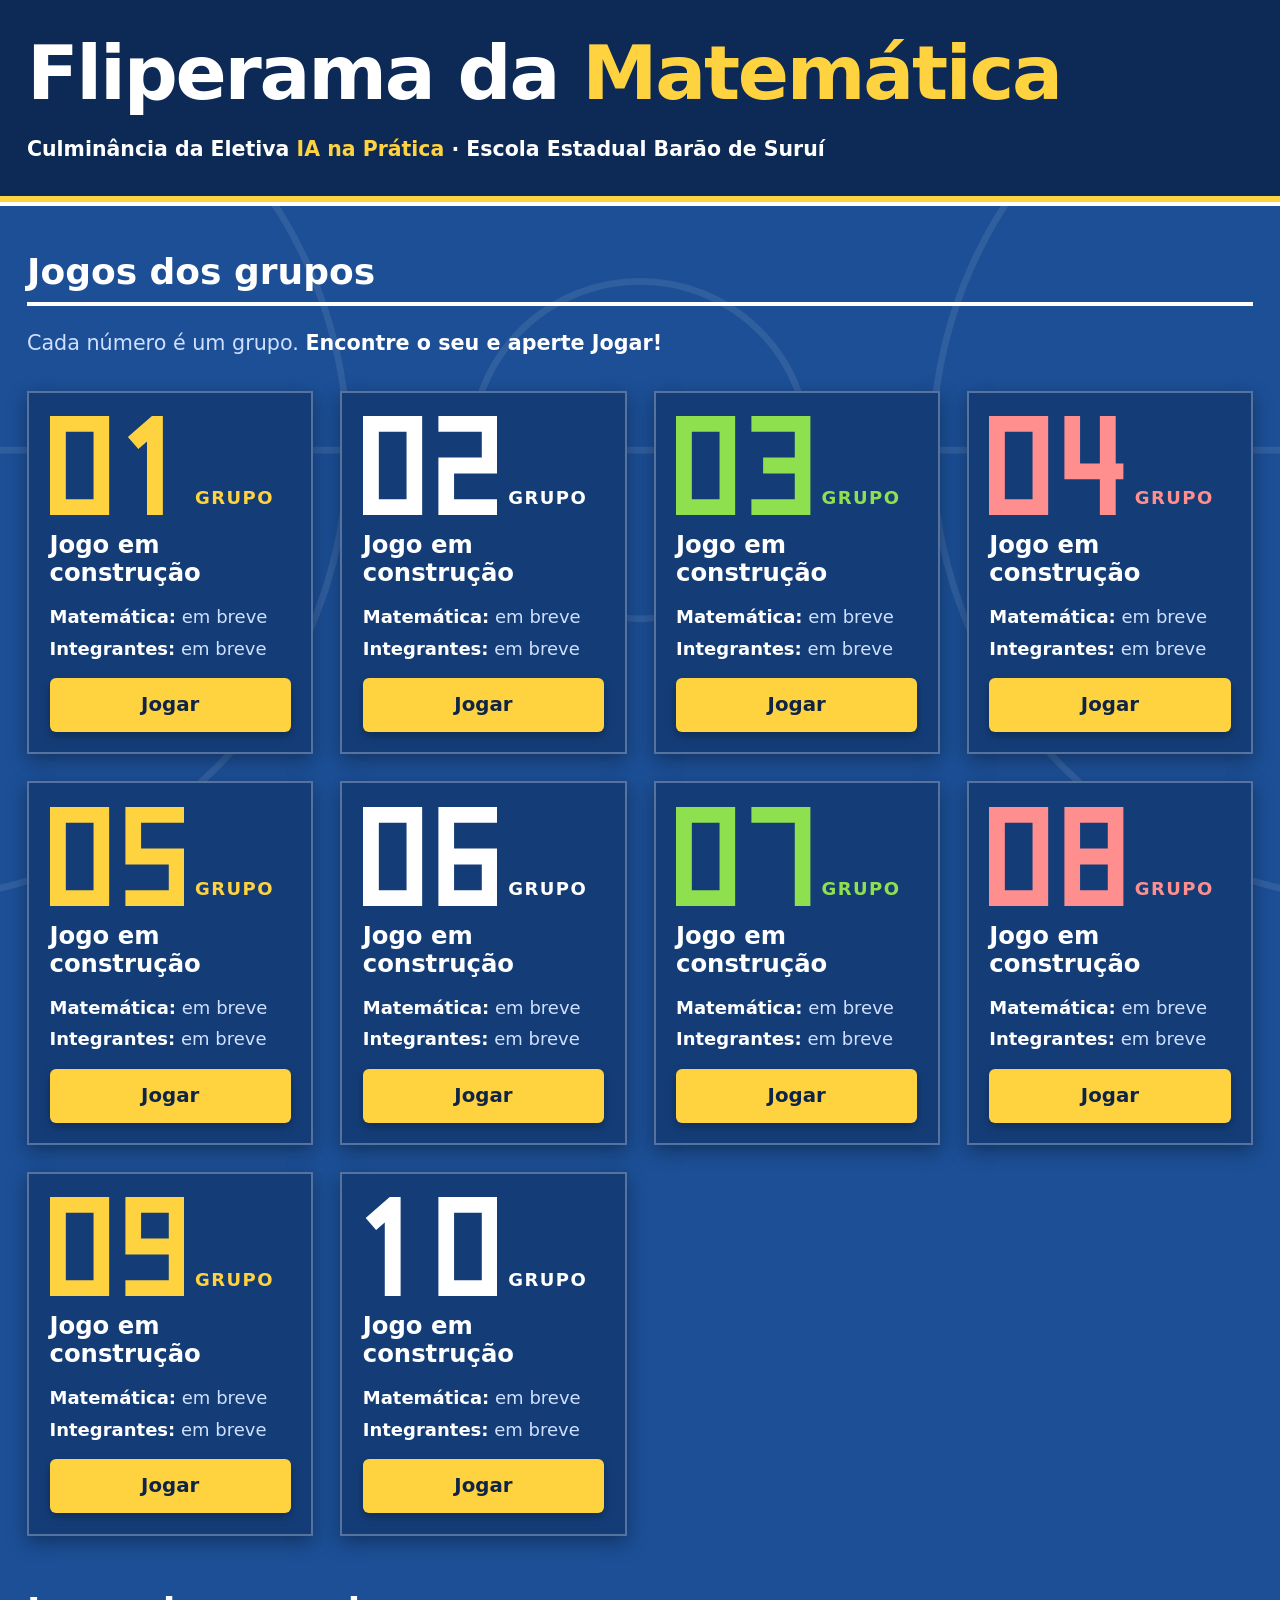
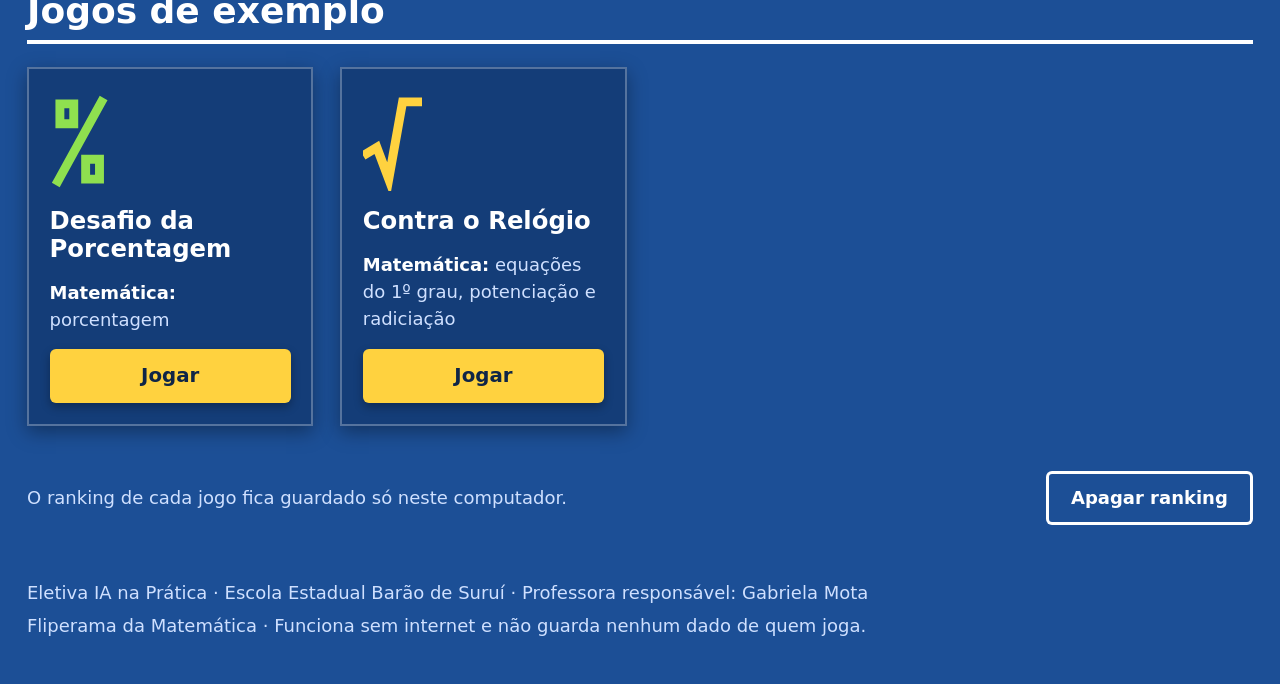
==== commit 78eb5834: "Página inicial: integrantes nos cartões e sem ranking geral Co-Authored-By: Claude Opus 5.5 <noreply" ====
--- a/index.html
+++ b/index.html
@@ -35,97 +35,9 @@
       margin-top: 0;
     }
 
-    /* ===== Pódio ===== */
-    .podio {
-      list-style: none;
-      margin: 0 auto;
-      padding: 0;
-      max-width: 46rem;
-      display: grid;
-      grid-template-columns: repeat(3, minmax(0, 1fr));
-      align-items: end;
-      gap: 0.75rem;
-    }
-
-    /* 2º à esquerda, 1º no meio, 3º à direita */
-    .degrau--1 { order: 2; }
-    .degrau--2 { order: 1; }
-    .degrau--3 { order: 3; }
-
-    .degrau {
-      display: flex;
-      flex-direction: column;
-      align-items: center;
-      gap: 0.15rem;
-      text-align: center;
-      min-width: 0;
-    }
-
-    .degrau__nick {
-      max-width: 100%;
-      font-size: clamp(1.1rem, 2.6vw, 1.5rem);
-      font-weight: 900;
-      overflow-wrap: anywhere;
-    }
-
-    .degrau__pontos {
-      color: var(--cor-linha);
-      font-weight: 800;
-    }
-
-    .degrau__jogos {
-      min-height: 1.5em;
-      font-size: 1rem;
-      color: var(--texto-claro-suave);
-    }
-
-    .degrau__bloco {
-      width: 100%;
-      margin-top: 0.5rem;
-      display: grid;
-      place-items: center;
-      background: var(--azul-noite);
-      border-top: 6px solid var(--cor-linha);
-      border-radius: var(--canto) var(--canto) 0 0;
-      box-shadow: var(--sombra);
-    }
-
-    .degrau__bloco .numero {
-      height: 3.5rem;
-      stroke-width: 12;
-    }
-
-    .degrau--1 .degrau__bloco { height: 9rem; }
-    .degrau--2 .degrau__bloco { height: 6.5rem; }
-    .degrau--3 .degrau__bloco { height: 4.75rem; }
-
-    /* Do 4º ao 10º */
-    .podio-lista {
-      max-width: 46rem;
-      margin: 1.25rem auto 0;
-      padding: 0.75rem 1.25rem 0.75rem 3rem;
-      background: var(--azul-garrafao);
-      border-radius: var(--canto);
-      box-shadow: inset 0 0 0 2px rgb(255 255 255 / 0.28);
-      color: var(--texto-claro-suave);
-    }
-
-    .podio-lista li {
-      padding: 0.3rem 0;
-    }
-
-    .podio-lista li::marker {
-      color: var(--amarelo);
-      font-weight: 800;
-    }
-
-    .podio-lista strong {
-      color: var(--texto-claro);
-    }
-
-    .podio-rodape {
-      max-width: 46rem;
-      margin: 1rem auto 0;
+    /* Aviso do ranking e botão de apagar (para a professora) */
+    .ranking-local {
+      margin: 2.5rem 0 0;
       display: flex;
       flex-wrap: wrap;
       gap: 0.75rem 1rem;
@@ -134,7 +46,7 @@
       color: var(--texto-claro-suave);
     }
 
-    .podio-rodape p {
+    .ranking-local p {
       margin: 0;
     }
 
@@ -290,19 +202,7 @@
 
   <main class="inicio">
 
-    <!-- Pódio: média dos recordes no nível Difícil (guardado só neste computador) -->
-    <section aria-labelledby="tituloPodio">
-      <h2 class="inicio__secao inicio__secao--primeira" id="tituloPodio">Pódio do Fliperama</h2>
-      <p class="inicio__dica">Média dos recordes no nível <strong>Difícil</strong>, nos jogos que cada um jogou.</p>
-      <ol class="podio" id="podio"></ol>
-      <ol class="podio-lista" id="podioLista" start="4"></ol>
-      <div class="podio-rodape">
-        <p>O ranking fica guardado só neste computador.</p>
-        <button class="botao botao--voltar" id="apagarRanking">Apagar ranking</button>
-      </div>
-    </section>
-
-    <h2 class="inicio__secao">Jogos dos grupos</h2>
+    <h2 class="inicio__secao inicio__secao--primeira">Jogos dos grupos</h2>
     <p class="inicio__dica">Cada número é um grupo. <strong>Encontre o seu e aperte Jogar!</strong></p>
 
     <!--
@@ -319,7 +219,7 @@
         <h2 class="zona__titulo">Jogo em construção</h2>
         <dl class="zona__info">
           <div><dt>Matemática:</dt> <dd>em breve</dd></div>
-          <div><dt>Participantes:</dt> <dd>em breve</dd></div>
+          <div><dt>Integrantes:</dt> <dd>em breve</dd></div>
         </dl>
         <a class="botao zona__botao" href="jogos/grupo-01/index.html">Jogar<span class="so-leitor"> o jogo do Grupo 1</span></a>
       </li>
@@ -332,7 +232,7 @@
         <h2 class="zona__titulo">Jogo em construção</h2>
         <dl class="zona__info">
           <div><dt>Matemática:</dt> <dd>em breve</dd></div>
-          <div><dt>Participantes:</dt> <dd>em breve</dd></div>
+          <div><dt>Integrantes:</dt> <dd>em breve</dd></div>
         </dl>
         <a class="botao zona__botao" href="jogos/grupo-02/index.html">Jogar<span class="so-leitor"> o jogo do Grupo 2</span></a>
       </li>
@@ -345,7 +245,7 @@
         <h2 class="zona__titulo">Jogo em construção</h2>
         <dl class="zona__info">
           <div><dt>Matemática:</dt> <dd>em breve</dd></div>
-          <div><dt>Participantes:</dt> <dd>em breve</dd></div>
+          <div><dt>Integrantes:</dt> <dd>em breve</dd></div>
         </dl>
         <a class="botao zona__botao" href="jogos/grupo-03/index.html">Jogar<span class="so-leitor"> o jogo do Grupo 3</span></a>
       </li>
@@ -358,7 +258,7 @@
         <h2 class="zona__titulo">Jogo em construção</h2>
         <dl class="zona__info">
           <div><dt>Matemática:</dt> <dd>em breve</dd></div>
-          <div><dt>Participantes:</dt> <dd>em breve</dd></div>
+          <div><dt>Integrantes:</dt> <dd>em breve</dd></div>
         </dl>
         <a class="botao zona__botao" href="jogos/grupo-04/index.html">Jogar<span class="so-leitor"> o jogo do Grupo 4</span></a>
       </li>
@@ -371,7 +271,7 @@
         <h2 class="zona__titulo">Jogo em construção</h2>
         <dl class="zona__info">
           <div><dt>Matemática:</dt> <dd>em breve</dd></div>
-          <div><dt>Participantes:</dt> <dd>em breve</dd></div>
+          <div><dt>Integrantes:</dt> <dd>em breve</dd></div>
         </dl>
         <a class="botao zona__botao" href="jogos/grupo-05/index.html">Jogar<span class="so-leitor"> o jogo do Grupo 5</span></a>
       </li>
@@ -384,7 +284,7 @@
         <h2 class="zona__titulo">Jogo em construção</h2>
         <dl class="zona__info">
           <div><dt>Matemática:</dt> <dd>em breve</dd></div>
-          <div><dt>Participantes:</dt> <dd>em breve</dd></div>
+          <div><dt>Integrantes:</dt> <dd>em breve</dd></div>
         </dl>
         <a class="botao zona__botao" href="jogos/grupo-06/index.html">Jogar<span class="so-leitor"> o jogo do Grupo 6</span></a>
       </li>
@@ -397,7 +297,7 @@
         <h2 class="zona__titulo">Jogo em construção</h2>
         <dl class="zona__info">
           <div><dt>Matemática:</dt> <dd>em breve</dd></div>
-          <div><dt>Participantes:</dt> <dd>em breve</dd></div>
+          <div><dt>Integrantes:</dt> <dd>em breve</dd></div>
         </dl>
         <a class="botao zona__botao" href="jogos/grupo-07/index.html">Jogar<span class="so-leitor"> o jogo do Grupo 7</span></a>
       </li>
@@ -410,7 +310,7 @@
         <h2 class="zona__titulo">Jogo em construção</h2>
         <dl class="zona__info">
           <div><dt>Matemática:</dt> <dd>em breve</dd></div>
-          <div><dt>Participantes:</dt> <dd>em breve</dd></div>
+          <div><dt>Integrantes:</dt> <dd>em breve</dd></div>
         </dl>
         <a class="botao zona__botao" href="jogos/grupo-08/index.html">Jogar<span class="so-leitor"> o jogo do Grupo 8</span></a>
       </li>
@@ -423,7 +323,7 @@
         <h2 class="zona__titulo">Jogo em construção</h2>
         <dl class="zona__info">
           <div><dt>Matemática:</dt> <dd>em breve</dd></div>
-          <div><dt>Participantes:</dt> <dd>em breve</dd></div>
+          <div><dt>Integrantes:</dt> <dd>em breve</dd></div>
         </dl>
         <a class="botao zona__botao" href="jogos/grupo-09/index.html">Jogar<span class="so-leitor"> o jogo do Grupo 9</span></a>
       </li>
@@ -436,7 +336,7 @@
         <h2 class="zona__titulo">Jogo em construção</h2>
         <dl class="zona__info">
           <div><dt>Matemática:</dt> <dd>em breve</dd></div>
-          <div><dt>Participantes:</dt> <dd>em breve</dd></div>
+          <div><dt>Integrantes:</dt> <dd>em breve</dd></div>
         </dl>
         <a class="botao zona__botao" href="jogos/grupo-10/index.html">Jogar<span class="so-leitor"> o jogo do Grupo 10</span></a>
       </li>
@@ -470,6 +370,12 @@
         <a class="botao zona__botao" href="jogos/exemplo-2/index.html">Jogar<span class="so-leitor"> o Contra o Relógio</span></a>
       </li>
     </ul>
+
+    <!-- Cada jogo tem o seu ranking, guardado só neste computador -->
+    <div class="ranking-local">
+      <p>O ranking de cada jogo fica guardado só neste computador.</p>
+      <button class="botao botao--voltar" id="apagarRanking">Apagar ranking</button>
+    </div>
   </main>
 
   <footer class="rodape">
@@ -479,65 +385,15 @@
   <!-- Ranking guardado só neste computador -->
   <script src="ranking-comum.js"></script>
   <script>
-    // ===== Pódio do Fliperama =====
-    const CORES_DO_PODIO = ["amarelo", "branco", "verde"]; // 1º, 2º e 3º lugar
-
-    function desenharPodio() {
-      const lista = Ranking.podio("dificil", 10);
-      const podio = document.getElementById("podio");
-      const resto = document.getElementById("podioLista");
-      podio.innerHTML = "";
-      resto.innerHTML = "";
-
-      // Os 3 degraus (mesmo vazios, para mostrar o pódio)
-      for (let i = 0; i < 3; i++) {
-        const aluno = lista[i];
-        const degrau = document.createElement("li");
-        degrau.className = `degrau degrau--${i + 1}`;
-        degrau.style.setProperty("--cor-linha", `var(--${CORES_DO_PODIO[i]})`);
-
-        const nome = document.createElement("span");
-        nome.className = "degrau__nick";
-        nome.textContent = aluno ? aluno.nick : "Vago";
-        const pontos = document.createElement("span");
-        pontos.className = "degrau__pontos";
-        pontos.textContent = aluno ? `${aluno.media} pontos` : "Jogue no Difícil!";
-        const jogos = document.createElement("span");
-        jogos.className = "degrau__jogos";
-        jogos.textContent = aluno ? `média de ${aluno.jogos} ${aluno.jogos === 1 ? "jogo" : "jogos"}` : "";
-
-        // Bloco do pódio com o número desenhado
-        const bloco = document.createElement("div");
-        bloco.className = "degrau__bloco";
-        bloco.innerHTML =
-          `<svg class="numero" viewBox="0 0 60 100" role="img" aria-label="${i + 1}º lugar"><use href="#d${i + 1}" width="60" height="100"/></svg>`;
-
-        degrau.append(nome, pontos, jogos, bloco);
-        podio.appendChild(degrau);
-      }
-
-      // Do 4º ao 10º lugar
-      lista.slice(3).forEach((aluno) => {
-        const item = document.createElement("li");
-        const nome = document.createElement("strong");
-        nome.textContent = aluno.nick;
-        item.append(nome, ` · ${aluno.media} pontos · média de ${aluno.jogos} ${aluno.jogos === 1 ? "jogo" : "jogos"}`);
-        resto.appendChild(item);
-      });
-      resto.hidden = lista.length <= 3;
-    }
-
     // Apagar o ranking: pede para digitar APAGAR, para ninguém apagar sem querer
     document.getElementById("apagarRanking").addEventListener("click", () => {
       const resposta = prompt("Isso apaga o ranking de TODOS os jogos neste computador. Para confirmar, digite APAGAR:");
       if (resposta && resposta.trim().toUpperCase() === "APAGAR") {
         Ranking.apagarTudo();
-        desenharPodio();
         alert("Pronto! O ranking deste computador foi apagado.");
       }
     });
 
-    desenharPodio();
   </script>
 </body>
 </html>
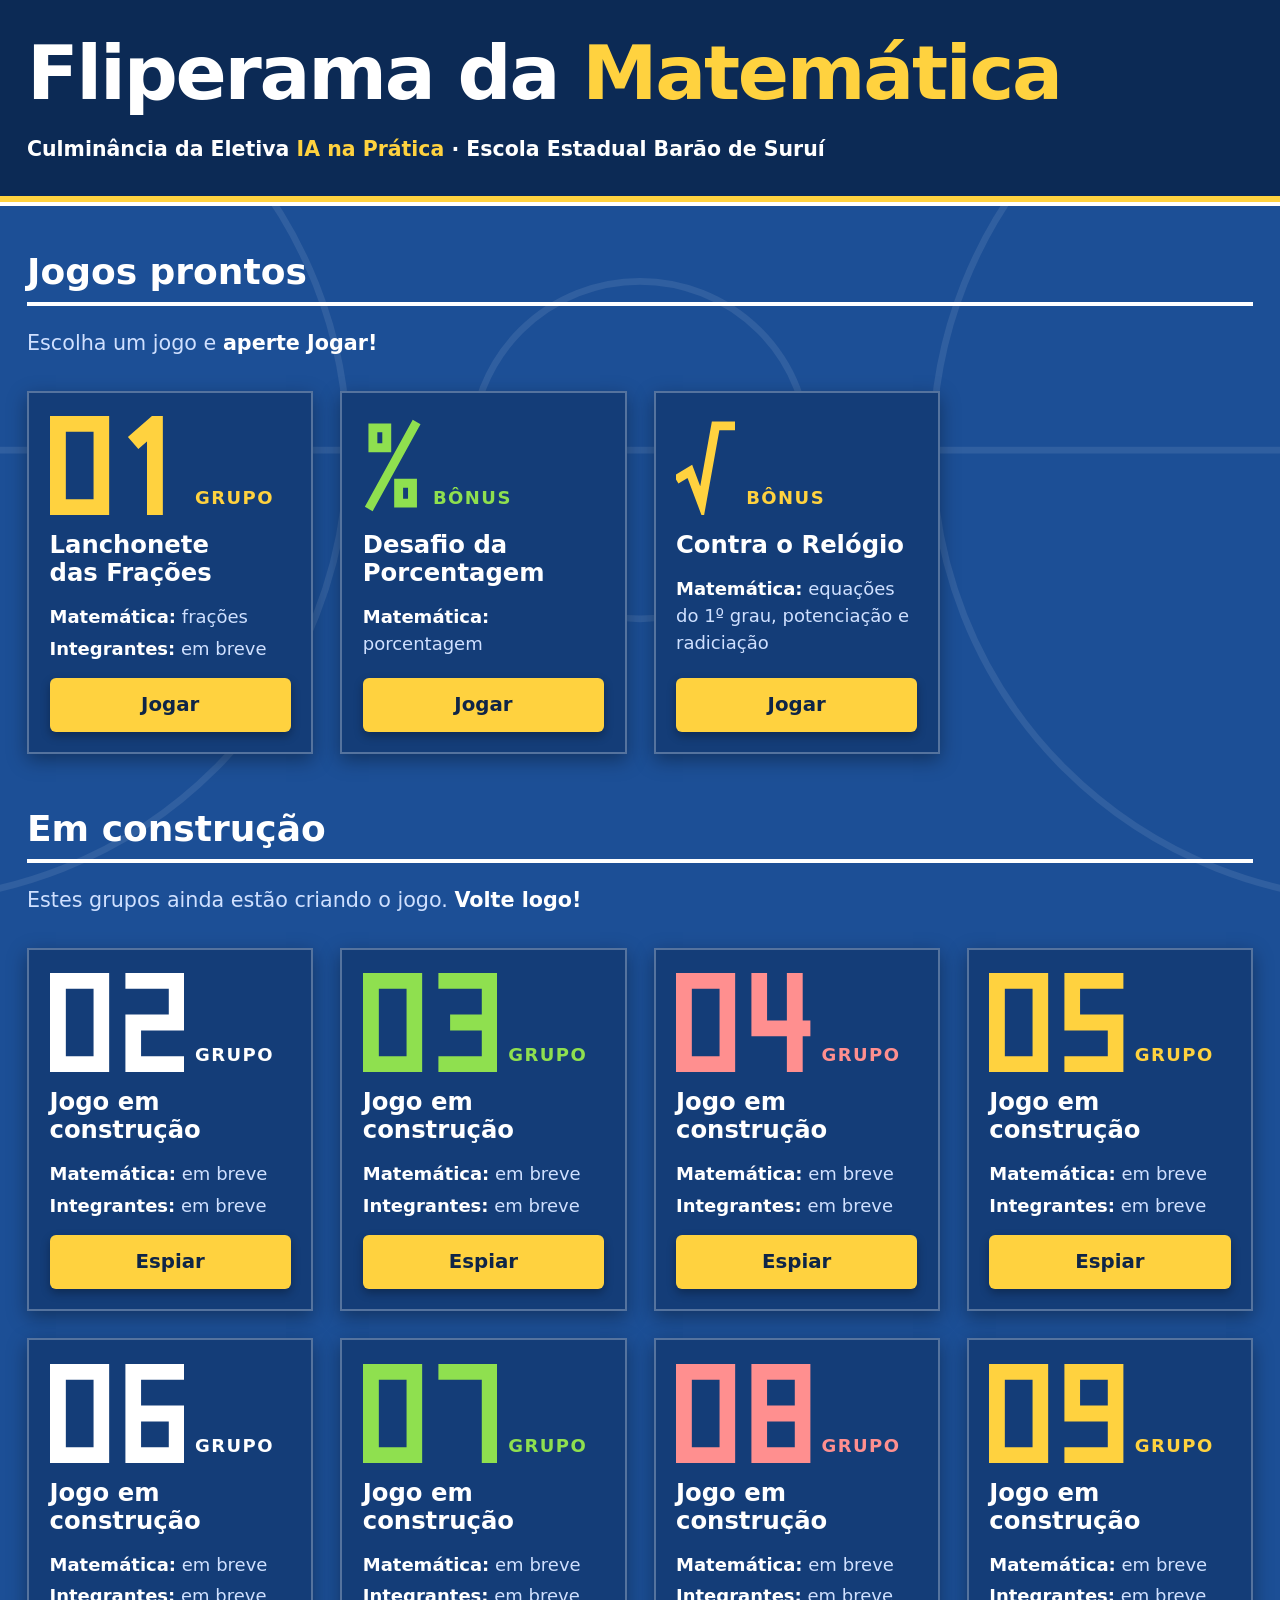
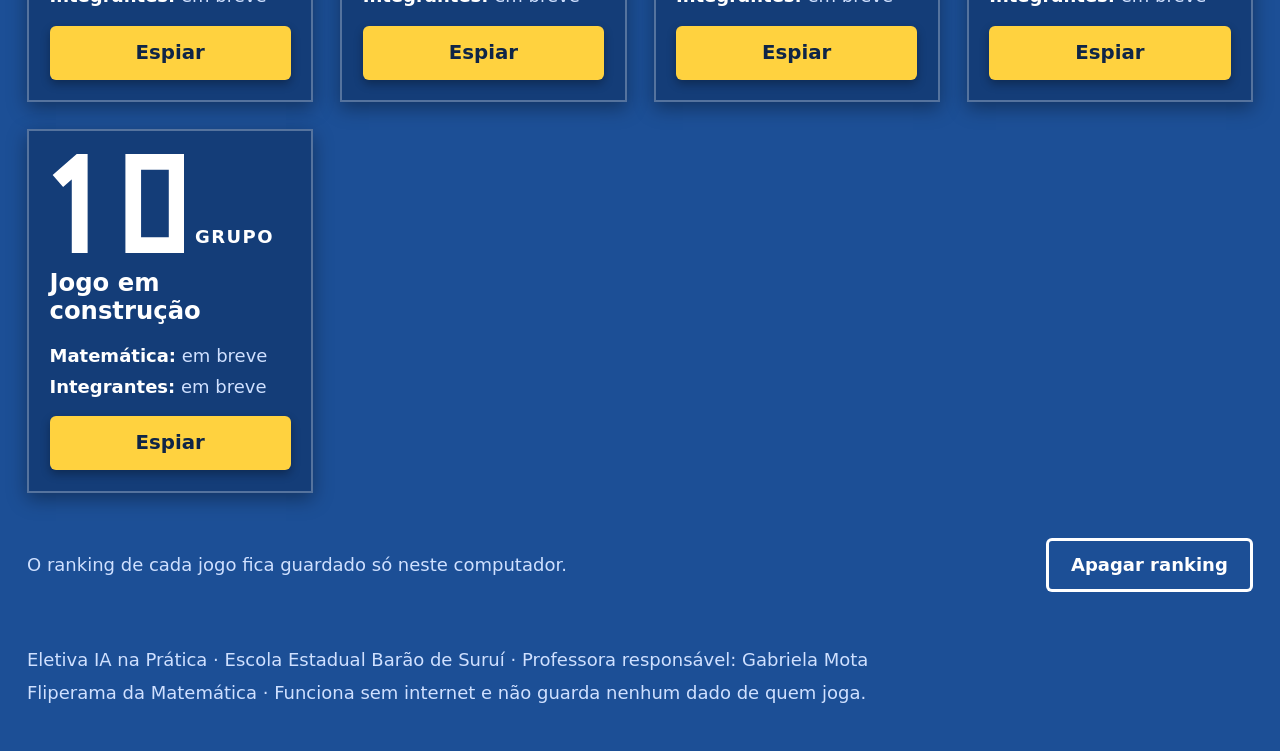
==== commit 80bd3d6e: "Jogos prontos em cima, em construção embaixo; jogos bônus; frações com contorno azul Co-Authored-By:" ====
--- a/index.html
+++ b/index.html
@@ -22,7 +22,7 @@
       color: var(--amarelo);
     }
 
-    /* Título da parte "Jogos de exemplo" */
+    /* Títulos das partes "Jogos prontos" e "Em construção" */
     .inicio__secao {
       margin: 3rem 0 1.25rem;
       font-size: clamp(1.5rem, 3vw, 2rem);
@@ -50,7 +50,7 @@
       margin: 0;
     }
 
-    /* Símbolos dos jogos de exemplo: traço mais fino que os números */
+    /* Símbolos dos jogos bônus: traço mais fino que os números */
     .simbolo {
       stroke-width: 9;
     }
@@ -202,39 +202,64 @@
 
   <main class="inicio">
 
-    <h2 class="inicio__secao inicio__secao--primeira">Jogos dos grupos</h2>
-    <p class="inicio__dica">Cada número é um grupo. <strong>Encontre o seu e aperte Jogar!</strong></p>
-
-    <!--
-      Os cartões abaixo vêm do arquivo grupos.md (preenchido pela professora).
-      Enquanto o grupo não tem jogo, o cartão mostra "Jogo em construção".
-    -->
-    <ol class="zonas">
+    <!-- CARTOES:INICIO (feito pelo ferramentas/atualizar-cartoes.py, não edite à mão) -->
+    <h2 class="inicio__secao inicio__secao--primeira">Jogos prontos</h2>
+    <p class="inicio__dica">Escolha um jogo e <strong>aperte Jogar!</strong></p>
+    <ul class="zonas">
       <!-- Grupo 1 -->
       <li class="zona" style="--cor-linha: var(--amarelo)">
         <div class="zona__camisa">
           <svg class="numero" viewBox="0 0 136 100" role="img" aria-label="Grupo 1"><use href="#d0" x="0" width="60" height="100"/><use href="#d1" x="76" width="60" height="100"/></svg>
           <span class="zona__palavra" aria-hidden="true">Grupo</span>
         </div>
-        <h2 class="zona__titulo">Jogo em construção</h2>
-        <dl class="zona__info">
-          <div><dt>Matemática:</dt> <dd>em breve</dd></div>
+        <h3 class="zona__titulo">Lanchonete das Frações</h3>
+        <dl class="zona__info">
+          <div><dt>Matemática:</dt> <dd>frações</dd></div>
           <div><dt>Integrantes:</dt> <dd>em breve</dd></div>
         </dl>
         <a class="botao zona__botao" href="jogos/grupo-01/index.html">Jogar<span class="so-leitor"> o jogo do Grupo 1</span></a>
       </li>
+      <!-- Jogo bônus: Desafio da Porcentagem -->
+      <li class="zona" style="--cor-linha: var(--verde)">
+        <div class="zona__camisa">
+          <svg class="numero simbolo" viewBox="0 0 60 100" aria-hidden="true"><path d="M10 12 H24 V32 H10 Z M36 68 H50 V88 H36 Z M52 10 L8 90"/></svg>
+          <span class="zona__palavra" aria-hidden="true">Bônus</span>
+        </div>
+        <h3 class="zona__titulo">Desafio da Porcentagem</h3>
+        <dl class="zona__info">
+          <div><dt>Matemática:</dt> <dd>porcentagem</dd></div>
+        </dl>
+        <a class="botao zona__botao" href="jogos/exemplo/index.html">Jogar<span class="so-leitor"> o Desafio da Porcentagem</span></a>
+      </li>
+      <!-- Jogo bônus: Contra o Relógio -->
+      <li class="zona" style="--cor-linha: var(--amarelo)">
+        <div class="zona__camisa">
+          <svg class="numero simbolo" viewBox="0 0 60 100" aria-hidden="true"><path d="M4 62 L14 56 L26 88 L40 10 H58"/></svg>
+          <span class="zona__palavra" aria-hidden="true">Bônus</span>
+        </div>
+        <h3 class="zona__titulo">Contra o Relógio</h3>
+        <dl class="zona__info">
+          <div><dt>Matemática:</dt> <dd>equações do 1º grau, potenciação e radiciação</dd></div>
+        </dl>
+        <a class="botao zona__botao" href="jogos/exemplo-2/index.html">Jogar<span class="so-leitor"> o Contra o Relógio</span></a>
+      </li>
+    </ul>
+
+    <h2 class="inicio__secao">Em construção</h2>
+    <p class="inicio__dica">Estes grupos ainda estão criando o jogo. <strong>Volte logo!</strong></p>
+    <ul class="zonas">
       <!-- Grupo 2 -->
       <li class="zona" style="--cor-linha: var(--branco)">
         <div class="zona__camisa">
           <svg class="numero" viewBox="0 0 136 100" role="img" aria-label="Grupo 2"><use href="#d0" x="0" width="60" height="100"/><use href="#d2" x="76" width="60" height="100"/></svg>
           <span class="zona__palavra" aria-hidden="true">Grupo</span>
         </div>
-        <h2 class="zona__titulo">Jogo em construção</h2>
-        <dl class="zona__info">
-          <div><dt>Matemática:</dt> <dd>em breve</dd></div>
-          <div><dt>Integrantes:</dt> <dd>em breve</dd></div>
-        </dl>
-        <a class="botao zona__botao" href="jogos/grupo-02/index.html">Jogar<span class="so-leitor"> o jogo do Grupo 2</span></a>
+        <h3 class="zona__titulo">Jogo em construção</h3>
+        <dl class="zona__info">
+          <div><dt>Matemática:</dt> <dd>em breve</dd></div>
+          <div><dt>Integrantes:</dt> <dd>em breve</dd></div>
+        </dl>
+        <a class="botao zona__botao" href="jogos/grupo-02/index.html">Espiar<span class="so-leitor"> como está o jogo do Grupo 2</span></a>
       </li>
       <!-- Grupo 3 -->
       <li class="zona" style="--cor-linha: var(--verde)">
@@ -242,12 +267,12 @@
           <svg class="numero" viewBox="0 0 136 100" role="img" aria-label="Grupo 3"><use href="#d0" x="0" width="60" height="100"/><use href="#d3" x="76" width="60" height="100"/></svg>
           <span class="zona__palavra" aria-hidden="true">Grupo</span>
         </div>
-        <h2 class="zona__titulo">Jogo em construção</h2>
-        <dl class="zona__info">
-          <div><dt>Matemática:</dt> <dd>em breve</dd></div>
-          <div><dt>Integrantes:</dt> <dd>em breve</dd></div>
-        </dl>
-        <a class="botao zona__botao" href="jogos/grupo-03/index.html">Jogar<span class="so-leitor"> o jogo do Grupo 3</span></a>
+        <h3 class="zona__titulo">Jogo em construção</h3>
+        <dl class="zona__info">
+          <div><dt>Matemática:</dt> <dd>em breve</dd></div>
+          <div><dt>Integrantes:</dt> <dd>em breve</dd></div>
+        </dl>
+        <a class="botao zona__botao" href="jogos/grupo-03/index.html">Espiar<span class="so-leitor"> como está o jogo do Grupo 3</span></a>
       </li>
       <!-- Grupo 4 -->
       <li class="zona" style="--cor-linha: var(--vermelho)">
@@ -255,12 +280,12 @@
           <svg class="numero" viewBox="0 0 136 100" role="img" aria-label="Grupo 4"><use href="#d0" x="0" width="60" height="100"/><use href="#d4" x="76" width="60" height="100"/></svg>
           <span class="zona__palavra" aria-hidden="true">Grupo</span>
         </div>
-        <h2 class="zona__titulo">Jogo em construção</h2>
-        <dl class="zona__info">
-          <div><dt>Matemática:</dt> <dd>em breve</dd></div>
-          <div><dt>Integrantes:</dt> <dd>em breve</dd></div>
-        </dl>
-        <a class="botao zona__botao" href="jogos/grupo-04/index.html">Jogar<span class="so-leitor"> o jogo do Grupo 4</span></a>
+        <h3 class="zona__titulo">Jogo em construção</h3>
+        <dl class="zona__info">
+          <div><dt>Matemática:</dt> <dd>em breve</dd></div>
+          <div><dt>Integrantes:</dt> <dd>em breve</dd></div>
+        </dl>
+        <a class="botao zona__botao" href="jogos/grupo-04/index.html">Espiar<span class="so-leitor"> como está o jogo do Grupo 4</span></a>
       </li>
       <!-- Grupo 5 -->
       <li class="zona" style="--cor-linha: var(--amarelo)">
@@ -268,12 +293,12 @@
           <svg class="numero" viewBox="0 0 136 100" role="img" aria-label="Grupo 5"><use href="#d0" x="0" width="60" height="100"/><use href="#d5" x="76" width="60" height="100"/></svg>
           <span class="zona__palavra" aria-hidden="true">Grupo</span>
         </div>
-        <h2 class="zona__titulo">Jogo em construção</h2>
-        <dl class="zona__info">
-          <div><dt>Matemática:</dt> <dd>em breve</dd></div>
-          <div><dt>Integrantes:</dt> <dd>em breve</dd></div>
-        </dl>
-        <a class="botao zona__botao" href="jogos/grupo-05/index.html">Jogar<span class="so-leitor"> o jogo do Grupo 5</span></a>
+        <h3 class="zona__titulo">Jogo em construção</h3>
+        <dl class="zona__info">
+          <div><dt>Matemática:</dt> <dd>em breve</dd></div>
+          <div><dt>Integrantes:</dt> <dd>em breve</dd></div>
+        </dl>
+        <a class="botao zona__botao" href="jogos/grupo-05/index.html">Espiar<span class="so-leitor"> como está o jogo do Grupo 5</span></a>
       </li>
       <!-- Grupo 6 -->
       <li class="zona" style="--cor-linha: var(--branco)">
@@ -281,12 +306,12 @@
           <svg class="numero" viewBox="0 0 136 100" role="img" aria-label="Grupo 6"><use href="#d0" x="0" width="60" height="100"/><use href="#d6" x="76" width="60" height="100"/></svg>
           <span class="zona__palavra" aria-hidden="true">Grupo</span>
         </div>
-        <h2 class="zona__titulo">Jogo em construção</h2>
-        <dl class="zona__info">
-          <div><dt>Matemática:</dt> <dd>em breve</dd></div>
-          <div><dt>Integrantes:</dt> <dd>em breve</dd></div>
-        </dl>
-        <a class="botao zona__botao" href="jogos/grupo-06/index.html">Jogar<span class="so-leitor"> o jogo do Grupo 6</span></a>
+        <h3 class="zona__titulo">Jogo em construção</h3>
+        <dl class="zona__info">
+          <div><dt>Matemática:</dt> <dd>em breve</dd></div>
+          <div><dt>Integrantes:</dt> <dd>em breve</dd></div>
+        </dl>
+        <a class="botao zona__botao" href="jogos/grupo-06/index.html">Espiar<span class="so-leitor"> como está o jogo do Grupo 6</span></a>
       </li>
       <!-- Grupo 7 -->
       <li class="zona" style="--cor-linha: var(--verde)">
@@ -294,12 +319,12 @@
           <svg class="numero" viewBox="0 0 136 100" role="img" aria-label="Grupo 7"><use href="#d0" x="0" width="60" height="100"/><use href="#d7" x="76" width="60" height="100"/></svg>
           <span class="zona__palavra" aria-hidden="true">Grupo</span>
         </div>
-        <h2 class="zona__titulo">Jogo em construção</h2>
-        <dl class="zona__info">
-          <div><dt>Matemática:</dt> <dd>em breve</dd></div>
-          <div><dt>Integrantes:</dt> <dd>em breve</dd></div>
-        </dl>
-        <a class="botao zona__botao" href="jogos/grupo-07/index.html">Jogar<span class="so-leitor"> o jogo do Grupo 7</span></a>
+        <h3 class="zona__titulo">Jogo em construção</h3>
+        <dl class="zona__info">
+          <div><dt>Matemática:</dt> <dd>em breve</dd></div>
+          <div><dt>Integrantes:</dt> <dd>em breve</dd></div>
+        </dl>
+        <a class="botao zona__botao" href="jogos/grupo-07/index.html">Espiar<span class="so-leitor"> como está o jogo do Grupo 7</span></a>
       </li>
       <!-- Grupo 8 -->
       <li class="zona" style="--cor-linha: var(--vermelho)">
@@ -307,12 +332,12 @@
           <svg class="numero" viewBox="0 0 136 100" role="img" aria-label="Grupo 8"><use href="#d0" x="0" width="60" height="100"/><use href="#d8" x="76" width="60" height="100"/></svg>
           <span class="zona__palavra" aria-hidden="true">Grupo</span>
         </div>
-        <h2 class="zona__titulo">Jogo em construção</h2>
-        <dl class="zona__info">
-          <div><dt>Matemática:</dt> <dd>em breve</dd></div>
-          <div><dt>Integrantes:</dt> <dd>em breve</dd></div>
-        </dl>
-        <a class="botao zona__botao" href="jogos/grupo-08/index.html">Jogar<span class="so-leitor"> o jogo do Grupo 8</span></a>
+        <h3 class="zona__titulo">Jogo em construção</h3>
+        <dl class="zona__info">
+          <div><dt>Matemática:</dt> <dd>em breve</dd></div>
+          <div><dt>Integrantes:</dt> <dd>em breve</dd></div>
+        </dl>
+        <a class="botao zona__botao" href="jogos/grupo-08/index.html">Espiar<span class="so-leitor"> como está o jogo do Grupo 8</span></a>
       </li>
       <!-- Grupo 9 -->
       <li class="zona" style="--cor-linha: var(--amarelo)">
@@ -320,12 +345,12 @@
           <svg class="numero" viewBox="0 0 136 100" role="img" aria-label="Grupo 9"><use href="#d0" x="0" width="60" height="100"/><use href="#d9" x="76" width="60" height="100"/></svg>
           <span class="zona__palavra" aria-hidden="true">Grupo</span>
         </div>
-        <h2 class="zona__titulo">Jogo em construção</h2>
-        <dl class="zona__info">
-          <div><dt>Matemática:</dt> <dd>em breve</dd></div>
-          <div><dt>Integrantes:</dt> <dd>em breve</dd></div>
-        </dl>
-        <a class="botao zona__botao" href="jogos/grupo-09/index.html">Jogar<span class="so-leitor"> o jogo do Grupo 9</span></a>
+        <h3 class="zona__titulo">Jogo em construção</h3>
+        <dl class="zona__info">
+          <div><dt>Matemática:</dt> <dd>em breve</dd></div>
+          <div><dt>Integrantes:</dt> <dd>em breve</dd></div>
+        </dl>
+        <a class="botao zona__botao" href="jogos/grupo-09/index.html">Espiar<span class="so-leitor"> como está o jogo do Grupo 9</span></a>
       </li>
       <!-- Grupo 10 -->
       <li class="zona" style="--cor-linha: var(--branco)">
@@ -333,43 +358,15 @@
           <svg class="numero" viewBox="0 0 136 100" role="img" aria-label="Grupo 10"><use href="#d1" x="0" width="60" height="100"/><use href="#d0" x="76" width="60" height="100"/></svg>
           <span class="zona__palavra" aria-hidden="true">Grupo</span>
         </div>
-        <h2 class="zona__titulo">Jogo em construção</h2>
-        <dl class="zona__info">
-          <div><dt>Matemática:</dt> <dd>em breve</dd></div>
-          <div><dt>Integrantes:</dt> <dd>em breve</dd></div>
-        </dl>
-        <a class="botao zona__botao" href="jogos/grupo-10/index.html">Jogar<span class="so-leitor"> o jogo do Grupo 10</span></a>
-      </li>
-    </ol>
-
-    <!-- Jogos de exemplo: não são de nenhum grupo -->
-    <h2 class="inicio__secao">Jogos de exemplo</h2>
-    <ul class="zonas">
-      <!-- Exemplo 1: porcentagem -->
-      <li class="zona" style="--cor-linha: var(--verde)">
-        <div class="zona__camisa">
-          <!-- Símbolo de porcentagem desenhado em SVG -->
-          <svg class="numero simbolo" viewBox="0 0 60 100" aria-hidden="true"><path d="M10 12 H24 V32 H10 Z M36 68 H50 V88 H36 Z M52 10 L8 90"/></svg>
-        </div>
-        <h3 class="zona__titulo">Desafio da Porcentagem</h3>
-        <dl class="zona__info">
-          <div><dt>Matemática:</dt> <dd>porcentagem</dd></div>
-        </dl>
-        <a class="botao zona__botao" href="jogos/exemplo/index.html">Jogar<span class="so-leitor"> o Desafio da Porcentagem</span></a>
-      </li>
-      <!-- Exemplo 2: equações, potências e raízes -->
-      <li class="zona" style="--cor-linha: var(--amarelo)">
-        <div class="zona__camisa">
-          <!-- Sinal de raiz desenhado em SVG -->
-          <svg class="numero simbolo" viewBox="0 0 60 100" aria-hidden="true"><path d="M4 62 L14 56 L26 88 L40 10 H58"/></svg>
-        </div>
-        <h3 class="zona__titulo">Contra o Relógio</h3>
-        <dl class="zona__info">
-          <div><dt>Matemática:</dt> <dd>equações do 1º grau, potenciação e radiciação</dd></div>
-        </dl>
-        <a class="botao zona__botao" href="jogos/exemplo-2/index.html">Jogar<span class="so-leitor"> o Contra o Relógio</span></a>
+        <h3 class="zona__titulo">Jogo em construção</h3>
+        <dl class="zona__info">
+          <div><dt>Matemática:</dt> <dd>em breve</dd></div>
+          <div><dt>Integrantes:</dt> <dd>em breve</dd></div>
+        </dl>
+        <a class="botao zona__botao" href="jogos/grupo-10/index.html">Espiar<span class="so-leitor"> como está o jogo do Grupo 10</span></a>
       </li>
     </ul>
+    <!-- CARTOES:FIM -->
 
     <!-- Cada jogo tem o seu ranking, guardado só neste computador -->
     <div class="ranking-local">
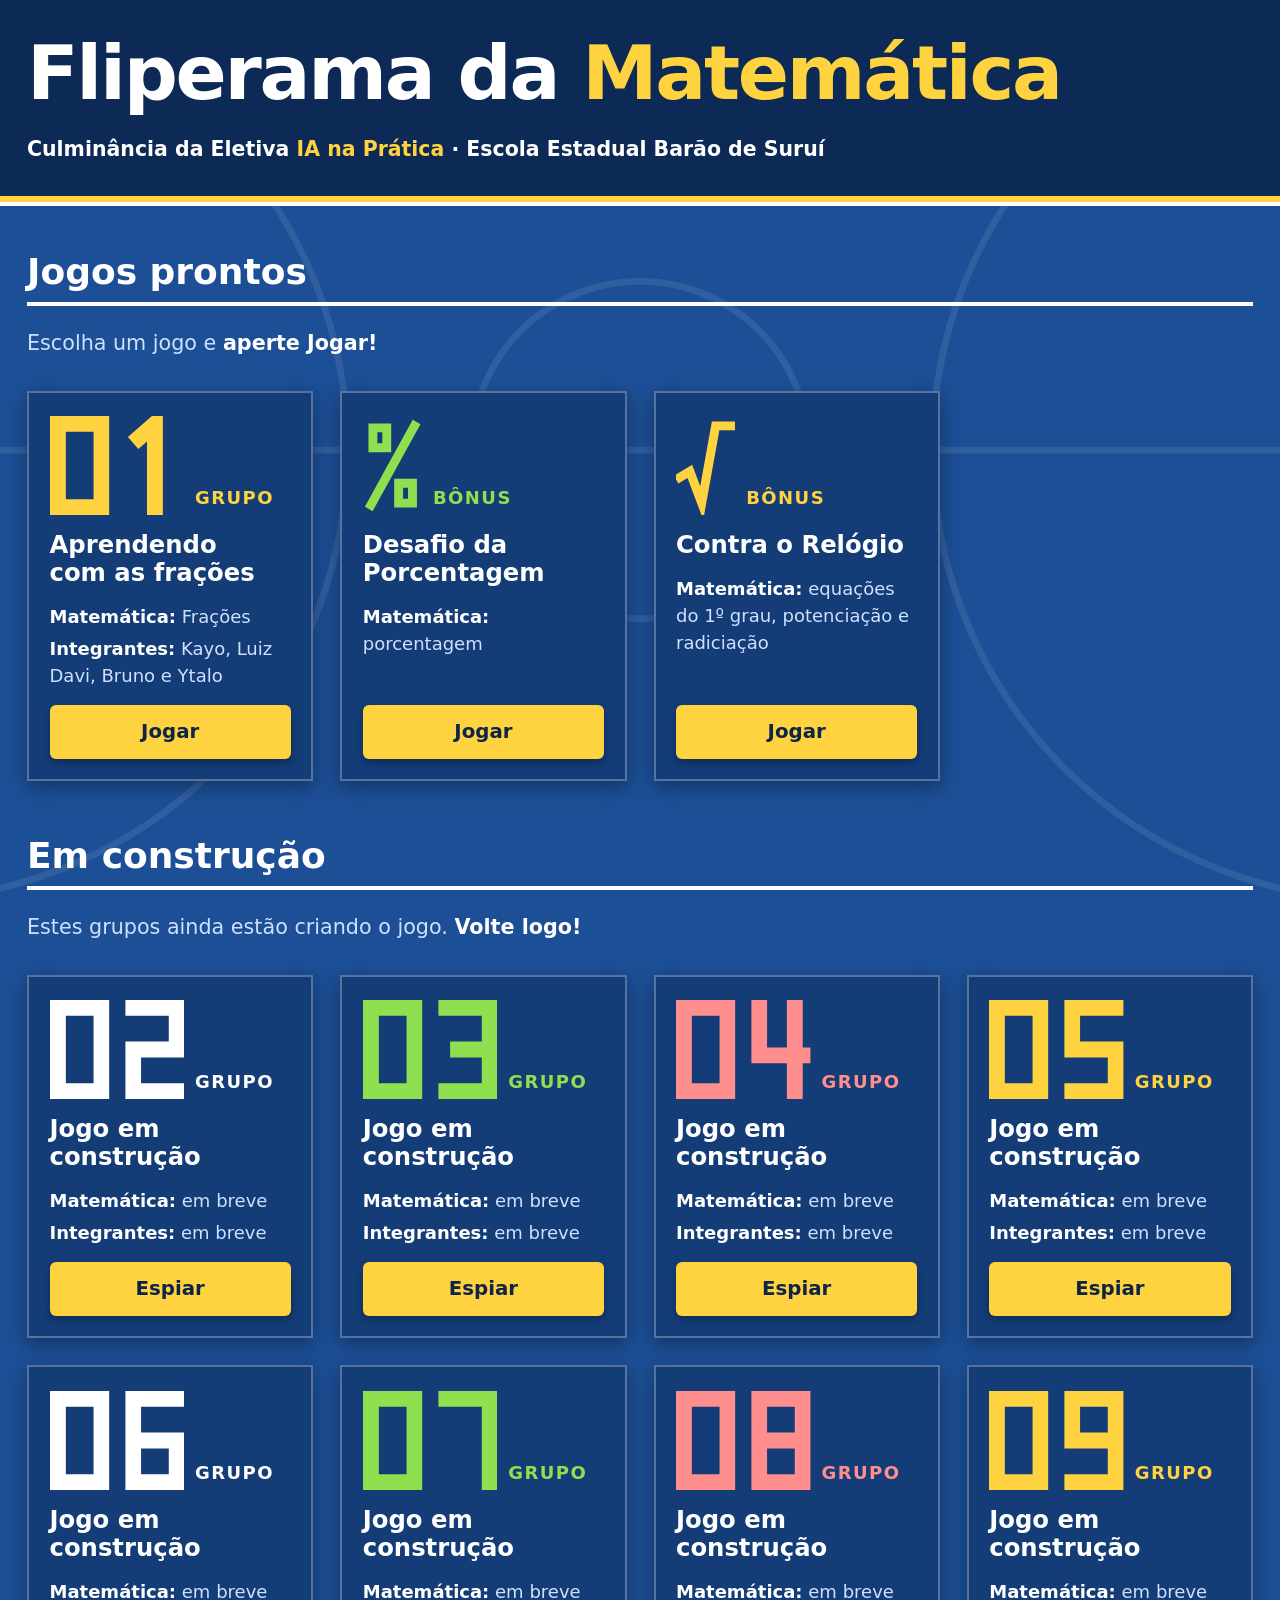
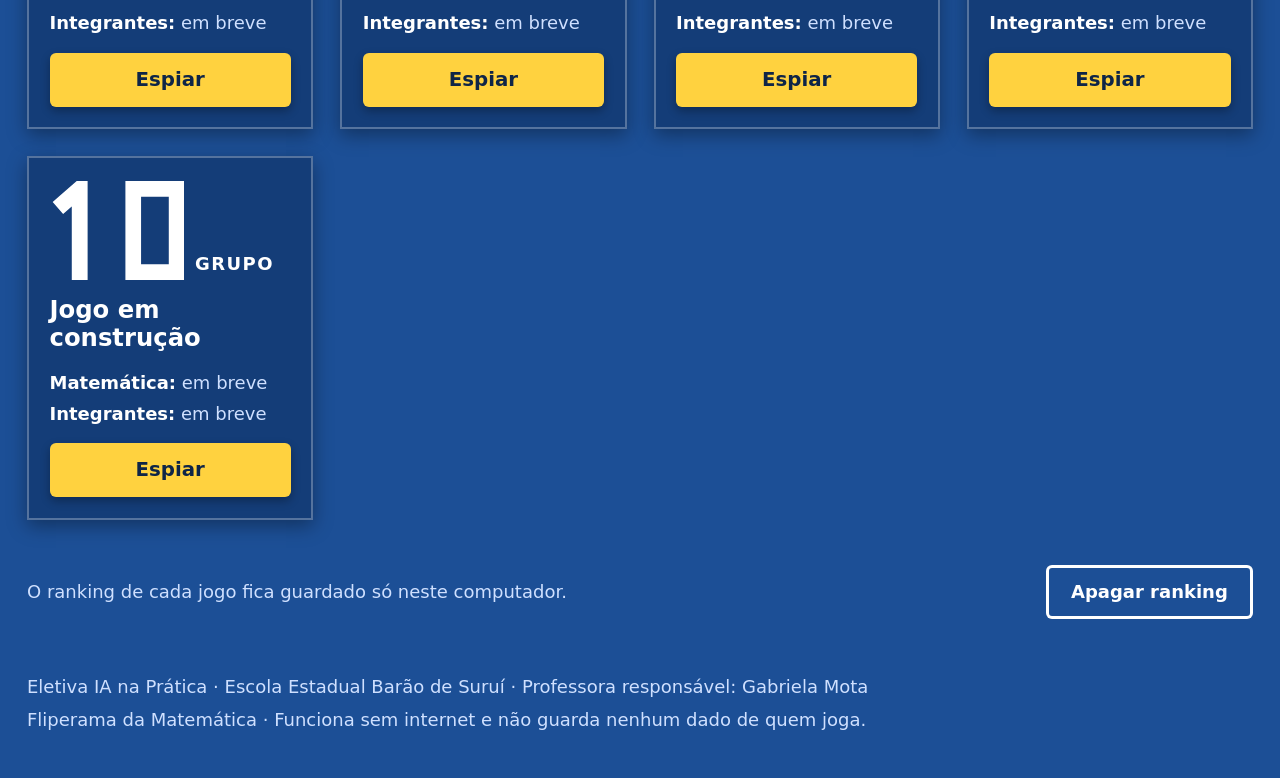
==== commit 3764f211: "Grupo 1: nome do jogo e integrantes Co-Authored-By: Claude Opus 5.5 <noreply@anthropic.com>" ====
--- a/index.html
+++ b/index.html
@@ -212,10 +212,10 @@
           <svg class="numero" viewBox="0 0 136 100" role="img" aria-label="Grupo 1"><use href="#d0" x="0" width="60" height="100"/><use href="#d1" x="76" width="60" height="100"/></svg>
           <span class="zona__palavra" aria-hidden="true">Grupo</span>
         </div>
-        <h3 class="zona__titulo">Lanchonete das Frações</h3>
-        <dl class="zona__info">
-          <div><dt>Matemática:</dt> <dd>frações</dd></div>
-          <div><dt>Integrantes:</dt> <dd>em breve</dd></div>
+        <h3 class="zona__titulo">Aprendendo com as frações</h3>
+        <dl class="zona__info">
+          <div><dt>Matemática:</dt> <dd>Frações</dd></div>
+          <div><dt>Integrantes:</dt> <dd>Kayo, Luiz Davi, Bruno e Ytalo</dd></div>
         </dl>
         <a class="botao zona__botao" href="jogos/grupo-01/index.html">Jogar<span class="so-leitor"> o jogo do Grupo 1</span></a>
       </li>
